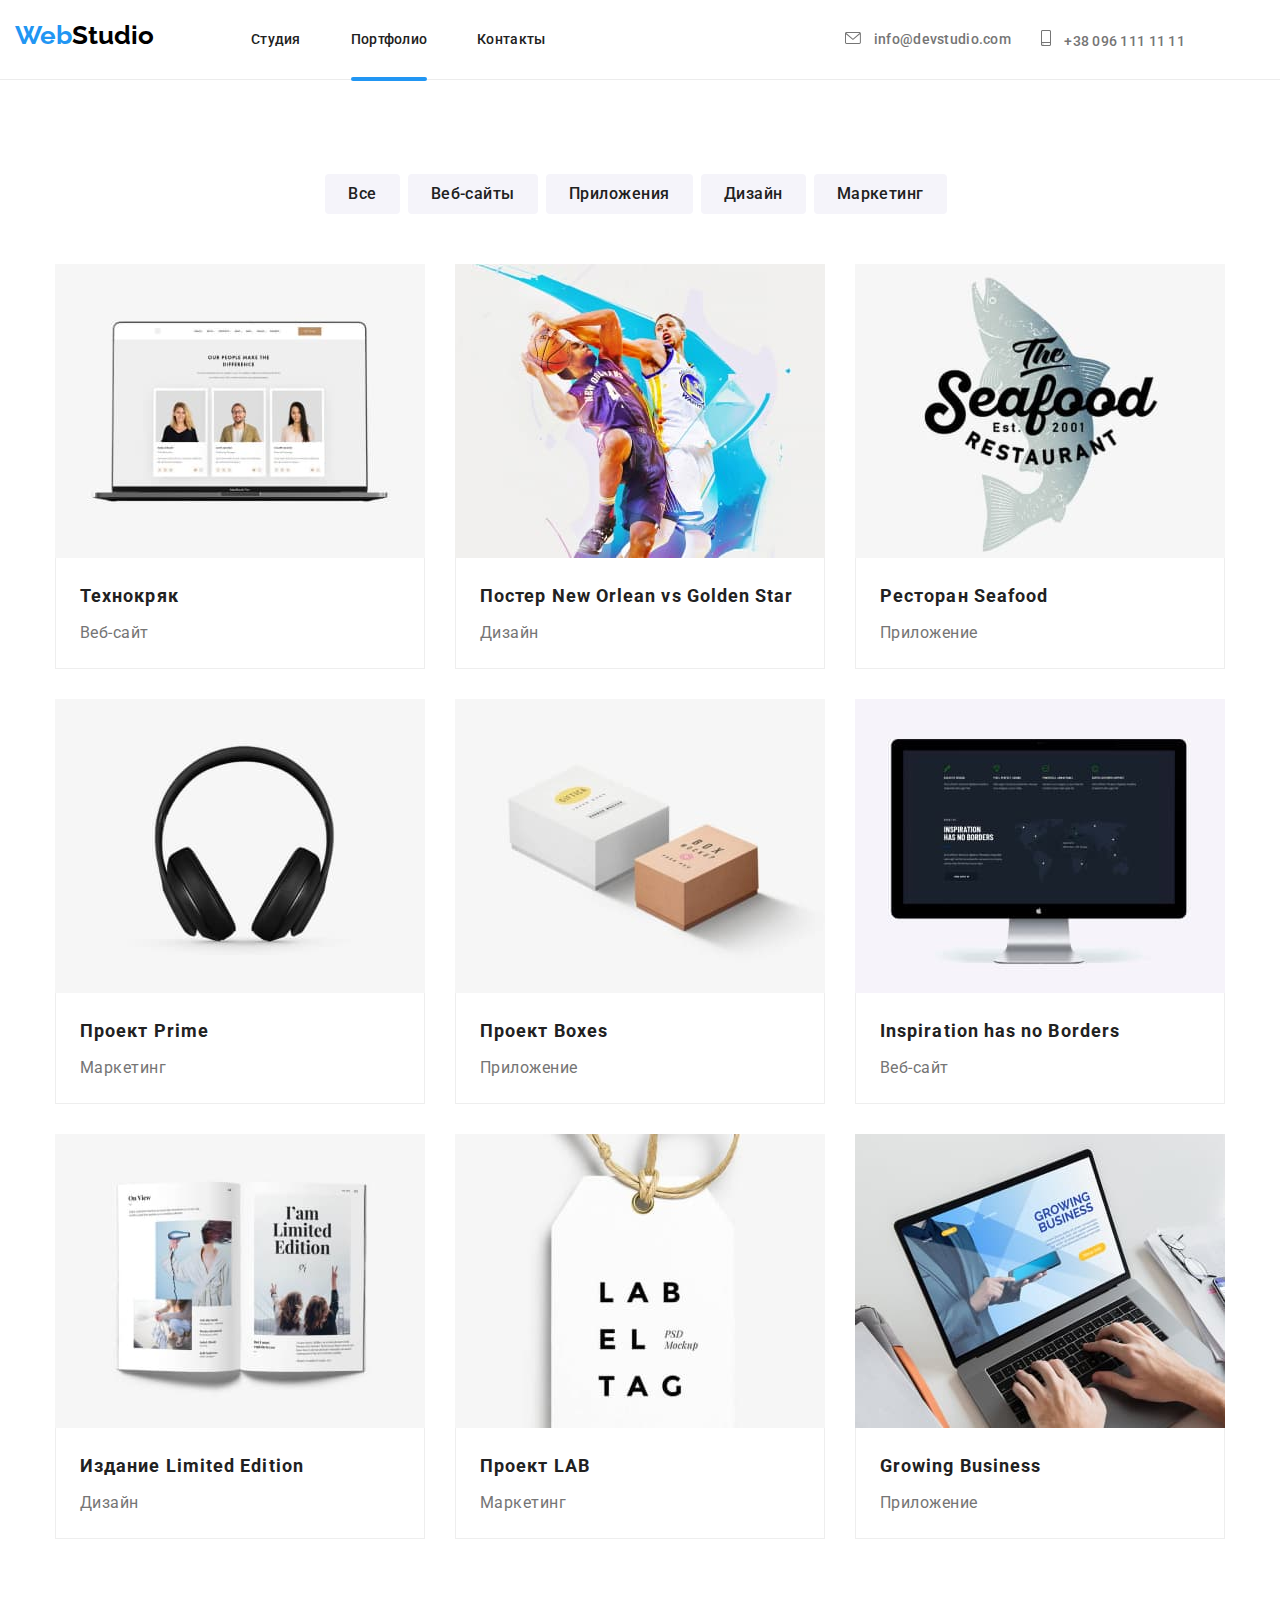
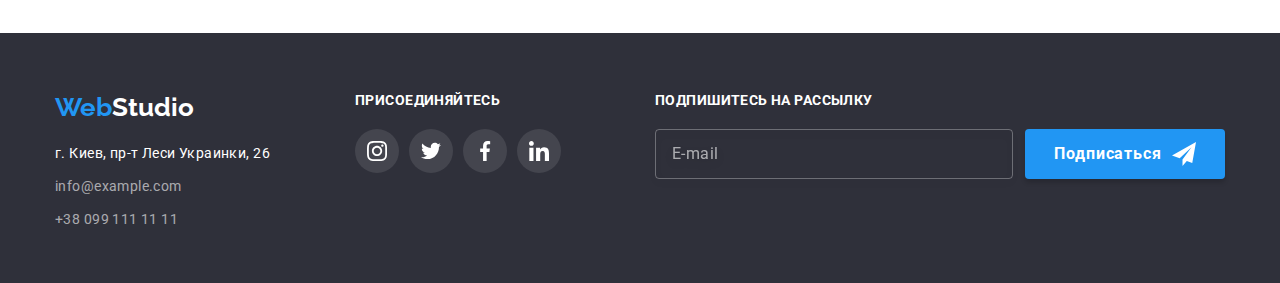
==== portfolio.html @ 2d447eaa "Primary" ====
<!DOCTYPE html>
<html lang="ru">
  <head>
    <meta charset="UTF-8" />
    <meta http-equiv="X-UA-Compatible" content="IE=edge" />
    <meta name="viewport" content="width=device-width, initial-scale=1.0" />
    <title>portfolio</title>
    <link rel="preconnect" href="https://fonts.gstatic.com" />
    <link
      href="https://fonts.googleapis.com/css2?family=Raleway:wght@700&family=Roboto:wght@400;500;700;900&display=swap"
      rel="stylesheet"
    />
    <link
      rel="stylesheet"
      href="https://cdnjs.cloudflare.com/ajax/libs/modern-normalize/0.2.0/modern-normalize.css"
    />
    <link rel="stylesheet" href="./css/styles.css" />
  </head>
  <body>
    <header class="header">
      <div class="container menu">
        <nav class="site-nav">
          <a href="./index.html" class="logo"
            ><span class="logo--part">Web</span>Studio</a
          >
          <ul class="menu list">
            <li class="menu-item">
              <a class="link" href="./index.html">Студия</a>
            </li>
            <li class="menu-item">
              <a class="link link--current" href="./portfolio.html">Портфолио</a>
            </li>
            <li class="menu-item">
              <a class="link" href="">Контакты</a>
            </li>
          </ul>
        </nav>
        <ul class="list ">
          <li class="contact-item">
            <a class="link contact-item__link" href="mailto:info@devstudio.com"
              >
              <svg class="contact-item__icon" width="16px" height="12px">
                <use href="./images/sprite.svg#icon-envelope"></use>
              </svg>
              info@devstudio.com</a
            >
          </li>
          <li class="contact-item">
            <a class="link contact-item__link" href="tel:+380961111111">
              <svg class="contact-item__icon" width="10px" height="16px">
                <use href="./images/sprite.svg#icon-smartphone"></use>
              </svg>
              +38 096 111 11 11</a>
          </li>
        </ul>

      </div>
    </header>
    <main>
      <h1 class="visually-hidden">Страница Портфолио</h1>
      <!--Section Filters-->
      <section class="section">
        <div class="container">
          <h2 class="visually-hidden">Фильтры</h2>
          <ul class="list filter-buttons">
            <li><button type="button" class="button">Все</button></li>
            <li><button type="button" class="button">Веб-сайты</button></li>
            <li><button type="button" class="button">Приложения</button></li>
            <li><button type="button" class="button">Дизайн</button></li>
            <li><button type="button" class="button">Маркетинг</button></li>
          </ul>
        </div>
        <!--Projects List-->
        <div class="container">
          <h2 class="visually-hidden">Примеры работ</h2>
          <ul class="list card-set portfolio-list">
            <li class="item portfolio-item">
              <a class="portfolio-link">
                <div class="project-thumb">
                  <img
                    class="img"
                    src="./images/img-1.jpg"
                    alt="Лаптоп с карточками"
                    width="370"
                  />
                  <p class="project-description">Технокряк это современная площадка распространения коронавируса. Компании используют эту платформу для цифрового шпионажа и атак на защищённые сервера конкурентов.</p>              
                </div>
                <div class="card-text">
                  <h3 class="portfolio-title">Технокряк</h3>
                  <p class="portfolio-text">Веб-сайт</p>
                </div>
              </a>
            </li>
            <li class="item portfolio-item">
              <a class="portfolio-link">
                <div class="project-thumb">
                  <img
                    class="img"
                    src="./images/img-2.jpg"
                    alt="Двое баскетболистов"
                    width="370"
                  />
                  <p class="project-description">Технокряк это современная площадка распространения коронавируса. Компании используют эту платформу для цифрового шпионажа и атак на защищённые сервера конкурентов.</p> 
                </div>
                <div class="card-text">
                  <h3 class="portfolio-title">
                    Постер New Orlean vs Golden Star
                  </h3>
                  <p class="portfolio-text">Дизайн</p>
                </div>
              </a>
            </li>
            <li class="item portfolio-item">
              <a class="portfolio-link">
                <div class="project-thumb">
                  <img
                    class="img"
                    src="./images/img-3.jpg"
                    alt="Надпись на фоне рыбы"
                    width="370"
                  />
                  <p class="project-description">Технокряк это современная площадка распространения коронавируса. Компании используют эту платформу для цифрового шпионажа и атак на защищённые сервера конкурентов.</p> 
                </div>
                <div class="card-text">
                  <h3 class="portfolio-title">Ресторан Seafood</h3>
                  <p class="portfolio-text">Приложение</p>
                </div>
              </a>
            </li>
            <li class="item portfolio-item">
              <a class="portfolio-link">
                <div class="project-thumb">
                  <img
                    class="img"
                    src="./images/img-4.jpg"
                    alt="Черные наушники"
                    width="370"
                  />
                  <p class="project-description">Технокряк это современная площадка распространения коронавируса. Компании используют эту платформу для цифрового шпионажа и атак на защищённые сервера конкурентов.</p> 
                </div>
                <div class="card-text">
                  <h3 class="portfolio-title">Проект Prime</h3>
                  <p class="portfolio-text">Маркетинг</p>
                </div>
              </a>
            </li>
            <li class="item portfolio-item">
              <a class="portfolio-link">
                <div class="project-thumb">
                  <img
                    class="img"
                    src="./images/img-5.jpg"
                    alt="Две коробки"
                    width="370"
                  />
                  <p class="project-description">Технокряк это современная площадка распространения коронавируса. Компании используют эту платформу для цифрового шпионажа и атак на защищённые сервера конкурентов.</p> 
                </div>
                <div class="card-text">
                  <h3 class="portfolio-title">Проект Boxes</h3>
                  <p class="portfolio-text">Приложение</p>
                </div>
              </a>
            </li>
            <li class="item portfolio-item">
              <a class="portfolio-link">
                <div class="project-thumb">
                  <img
                    class="img"
                    src="./images/img-6.jpg"
                    alt="Веб-сайт на экране монитора"
                    width="370"
                  />
                  <p class="project-description">Технокряк это современная площадка распространения коронавируса. Компании используют эту платформу для цифрового шпионажа и атак на защищённые сервера конкурентов.</p> 
                </div>
                <div class="card-text">
                  <h3 class="portfolio-title">Inspiration has no Borders</h3>
                  <p class="portfolio-text">Веб-сайт</p>
                </div>
              </a>
            </li>
            <li class="item portfolio-item">
              <a class="portfolio-link">
                <div class="project-thumb">
                  <img
                    class="img"
                    src="./images/img-7.jpg"
                    alt="Разворот книги"
                    width="370"
                  />
                  <p class="project-description">Технокряк это современная площадка распространения коронавируса. Компании используют эту платформу для цифрового шпионажа и атак на защищённые сервера конкурентов.</p> 
                </div>
                <div class="card-text">
                  <h3 class="portfolio-title">Издание Limited Edition</h3>
                  <p class="portfolio-text">Дизайн</p>
                </div>
              </a>
            </li>
            <li class="item portfolio-item">
              <a class="portfolio-link">
                <div class="project-thumb">
                  <img
                    class="img"
                    src="./images/img-8.jpg"
                    alt="Ярлык"
                    width="370"
                  />
                  <p class="project-description">Технокряк это современная площадка распространения коронавируса. Компании используют эту платформу для цифрового шпионажа и атак на защищённые сервера конкурентов.</p> 
                </div>
                <div class="card-text">
                  <h3 class="portfolio-title">Проект LAB</h3>
                  <p class="portfolio-text">Маркетинг</p>
                </div>
              </a>
            </li>
            <li class="item portfolio-item">
              <a class="portfolio-link">
                <div class="project-thumb">
                  <img
                    class="img"
                    src="./images/img-9.jpg"
                    alt="Поиск информации на лаптопе"
                    width="370"
                  />
                  <p class="project-description">Технокряк это современная площадка распространения коронавируса. Компании используют эту платформу для цифрового шпионажа и атак на защищённые сервера конкурентов.</p> 
                </div>
                <div class="card-text">
                  <h3 class="portfolio-title">Growing Business</h3>
                  <p class="portfolio-text">Приложение</p>
                </div>
              </a>
            </li>
          </ul>
        </div>
      </section>
    </main>
    <footer class="footer">
      <div class="container flexbox">
        <div class="content-box footer-flexbox">
          <a href="./index.html" class="logo"
            ><span class="logo--part">Web</span>Studio</a
          >
          <address class="contacts">
            <ul class="list footer-flexbox">
              <li class="contact">г. Киев, пр-т Леси Украинки, 26</li>
              <li class="contact">
                <a class="link" href="mailto:info@example.com"
                  >info@example.com</a
                >
              </li>
              <li class="contact">
                <a class="link" href="tel:+380991111111">+38 099 111 11 11</a>
              </li>
            </ul>
          </address>
        </div>
        <div class="content-box footer-flexbox">
          <h3 class="footer-social-title">Присоединяйтесь</h3>
          <ul class="list footer-social-list">
            <li class="footer-social-item">
              <a href="" class="link social-link footer--social-link" target="_blank" rel="noopener noreferrer">
                <svg class="icon footer-icon" width="20px" height="20px">
                  <use href="./images/sprite.svg#icon-instagram"></use>
                </svg>
              </a>
            </li>
            <li class="footer-social-item">
              <a href="" class="link social-link footer--social-link" target="_blank" rel="noopener noreferrer">
                <svg class="icon footer-icon" width="20px" height="20px">
                  <use href="./images/sprite.svg#icon-twitter"></use>
                </svg>
              </a>
            </li>
            <li class="footer-social-item">
              <a href="" class="link social-link footer--social-link" target="_blank" rel="noopener noreferrer">
                <svg class="icon footer-icon" width="20px" height="20px">
                  <use href="./images/sprite.svg#icon-facebook"></use>
                </svg>
              </a>
            </li>
            <li class="footer-social-item">
              <a href="" class="link social-link footer--social-link" target="_blank" rel="noopener noreferrer">
                <svg class="icon footer-icon" width="20px" height="20px">
                  <use href="./images/sprite.svg#icon-linkedin"></use>
                </svg>
              </a>
            </li>
          </ul>
        </div>
        <div class="footer-sub-flexbox">
          <form class="footer-form">
            <p class="footer-social-title">Подпишитесь на рассылку</p>
            <div class="footer-flex">
              <input class="footer-input" id="footer-mail" type="email" name="email" placeholder="E-mail">
                <button class="footer-button" type="submit">
                  Подписаться
                  <svg class="icon footer-icon icon-send" width="24px" height="24px">
                    <use href="./images/sprite.svg#icon-send"></use>
                  </svg> 
                </button>
            </div>
          </form>
        </div>
      </div>      
    </footer>
    <script src="./js/modal.js"></script>
  </body>
</html>
---- css/styles.css ----
:root {
  --main-font: "Roboto", sans-serif;
  --logo-font: "Raleway", sans-serif;
  --primary-text-color: #757575;
  --tittle-text-color: #212121;
  --footer-grey-text: rgba(255, 255, 255, 0.6);
  --accent-color: #2196f3;
  --bb-focus: #188CE8;
  --white-text-color: #ffffff;
  --logo-text-color: #000000;
  --primary-bg-color: #ffffff;
  --secondary-bg-color: #f5f4fa;
  --accent-bg-color: #2f303a;
  --border-color: #eeeeee;
  --icon-color: #afb1b8;
  --card-shadow: 0px 1px 3px rgba(0, 0, 0, 0.12),
    0px 1 px 1px rgba(0, 0, 0, 0.14), 0px 2px 1px rgba(0, 0, 0, 0.2);
  --project-card-shadow: 0px 1px 1px rgba(0, 0, 0, 0.12), 0px 4px 4px rgba(0, 0, 0, 0.06), 1px 4px 6px rgba(0, 0, 0, 0.16);
  --filter-btn-gap: 8px;
  --btn-radius: 4px;
  --transition-param: 250ms cubic-bezier(0.4, 0, 0.2, 1);
  --modal-tr-param: 250ms cubic-bezier(.17,.67,.96,.48);
}
html {
  box-sizing: border-box;
}
*,
*::before,
*::after {
  box-sizing: inherit;
}
body {
  background-color: var(--primary-bg-color);
  color: var(--primary-text-color);
  font-family: var(--main-font);
  font-style: normal;
}
h1,
h2,
h3,
h4,
h5,
h6,
p {
  margin: 0;
}
.container {
  width: 1200px;
  padding-left: 15px;
  padding-right: 15px;
  margin-left: auto;
  margin-right: auto;
}

.logo {
  margin-right: 93px;
  font-family: var(--logo-font);
  font-weight: 700;
  font-size: 26px;
  line-height: 1.15;
  color: var(--logo-text-color);
  text-decoration-line: none;
}
.logo--part {
  color: var(--accent-color);
}
footer .logo {
  color: var(--white-text-color);
}
.site-nav .link--current {
  position: relative;
  color: var(--accent-color);
}
.link--current::after {
  position: absolute;
  bottom: -1px;
  left: 0;
  content: "";
  display: block;
  width: 100%;
  background: var(--accent-color);
  height: 4px;
  border-radius: 2px;
}
.link {
  text-decoration: none;
  color: var(--accent-color);
}
.site-nav .link {
  display: block;
  padding-top: 32px;
  padding-bottom: 32px;
  font-weight: 500;
  font-size: 14px;
  line-height: 1.14;
  letter-spacing: 0.02em;
  color: var(--tittle-text-color);
  cursor: pointer;
  transition: color var(--transition-param);
}
.contact-item__link {
  font-weight: 500;
  font-size: 14px;
  line-height: 1.14;
  letter-spacing: 0.02em;
  color: var(--primary-text-color);
  transition: color var(--transition-param);
}
.link:hover,
.link:focus {
  color: var(--accent-color);
}
.visually-hidden {
  position: absolute !important;
  clip: rect(1px 1px 1px 1px);
  clip: rect(1px, 1px, 1px, 1px);
  padding: 0 !important;
  border: 0 !important;
  height: 1px !important;
  width: 1px !important;
  overflow: hidden;
}
.title {
  color: var(--tittle-text-color);
}
.list {
  display: flex;
  list-style: none;
  margin: 0px;
  padding-left: 0px;
}
.img {
  display: block;
  max-width: 100%;
  height: auto;
}
.icon {
  fill: var(--icon-color);
  transition: fill var(--transition-param);
}
.menu {
  display: inline-flex;
}
.menu-item:not(:last-child),
.conection:not(:last-child) {
  margin-right: 50px;
}
.header__list {
  display: flex;
  align-content: baseline;
}
.site-nav {
  margin-right: auto;
  align-items: center;
}
.contact-item {
  display: flex;
  align-items: center;
}
.contact-item:not(:last-child) {
  margin-right: 30px;
}
.contact-item__icon {
  margin-right: 10px;
  fill: currentColor;
}
.header {
  height: 80px;
  border-bottom: 1px solid #ececec;
}
.section-hero {
  background-color: var(--accent-bg-color);
  background-image: linear-gradient(
      to top,
      rgba(47, 48, 58, 0.4),
      rgba(47, 48, 58, 0.4)
    ),
    url("../images/background.jpg");
  height: 600px;
  max-width: 1600px;
  margin: 0 auto;
  padding-top: 200px;
  padding-bottom: 200px;
}
.hero-flexbox {
  display: flex;
  flex-direction: column;
  text-align: center;
}
.hero-title {
  max-width: 696px;
  margin: 0 auto 40px auto;
  font-weight: 900;
  font-size: 44px;
  line-height: 1.36;
  letter-spacing: 0.06em;
  color: var(--white-text-color);
  text-transform: uppercase;
}
.hero-button {
  display: inline-block;
  padding: 10px 32px;
  border: 1px solid transparent;
  border-radius: var(--btn-radius);
  margin-right: auto;
  margin-left: auto;
  min-height: 50px;
  min-width: 200px;
  max-height: 50px;
  font-weight: 700;
  font-size: 16px;
  line-height: 1.87;
  letter-spacing: 0.06em;
  color: var(--white-text-color);
  background-color: var(--accent-color);
  cursor: pointer;
  transition: var(--transition-param);
}
.hero-button:focus,
.hero-button:hover {
  background-color: var(--bb-focus);
}
.section {
  padding-top: 94px;
  padding-bottom: 94px;
}
.item {
  margin-top: 30px;
  margin-left: 30px;
}
.backdrop {
  position: fixed;
  top: 0;
  left: 0;
  width: 100%;
  height: 100%;
  transform: scale(1, 1);
  background-color: rgba(0, 0, 0, 0.2);
  transition: background-color var(--modal-tr-param), transform var(--modal-tr-param), 
  border-radius var(--modal-tr-param), visibility var(--modal-tr-param), opacity var(--modal-tr-param);
}
.backdrop.is-hidden {
  visibility: hidden;
  opacity: 0;
  transform: scale(0, 0);
  border-radius: 50%;
  pointer-events: none;
}
.modal {
  position: absolute;
  top: 50%;
  left: 50%;
  transform: translate(-50%, -50%);
  width: 100%;
  max-width: 530px;
  max-height: 100vh;
  overflow-y: auto;
  padding: 40px;
  background-color: var(--primary-bg-color);
  box-shadow: 0px 1px 3px rgba(0, 0, 0, 0.12), 0px 1px 1px rgba(0, 0, 0, 0.14), 0px 2px 1px rgba(0, 0, 0, 0.2);
  border-radius: 4px;
}
.section.advantages {
  padding-bottom: 0px;
}
.flexbox {
  display: flex;
  justify-content: space-between;
  flex-wrap: wrap;
}
.advantages-item {
  flex-basis: calc((100% - 4 * 30px) / 4);
}
.icon-thumb {
  display: flex;
  justify-content: center;
  align-items: center;
  padding: 25px 100px;
  margin-bottom: 30px;
  background: var(--secondary-bg-color);
  border-radius: 4px;
}
.advantages-icon {
  fill: var(--tittle-text-color);
}
.advant-title {
  margin-bottom: 10px;
  font-weight: 700;
  font-size: 14px;
  line-height: 1.14;
  letter-spacing: 0.03em;
  color: var(--tittle-text-color);
  text-transform: uppercase;
}
.advant-text {
  font-weight: 400;
  font-size: 14px;
  line-height: 1.71;
  letter-spacing: 0.03em;
}
.services-item {
  flex-basis: calc((100% - 3 * 30px) / 3);
}
.service-thumb {
  position: relative;
}
.service-text {
  position: absolute;
  display: flex;
  bottom: 0;
  left: 0;
  width: 100%;
  height: 70px;
  font-weight: 700;
  font-size: 14px;
  line-height: 16px;
  justify-content: center;
  align-items: center;
  letter-spacing: 0.03em;
  text-transform: uppercase;
  color: var(--white-text-color);
  background-color: rgba(47, 48, 58, 0.8);;
}
.team-item,
.content-box {
  flex-basis: calc((100% - 4 * 30px) / 4);
}
.team {
  background-color: var(--secondary-bg-color);
}
.team-item {
  background-color: var(--white-text-color);
  box-shadow: 0px 1px 3px rgba(0, 0, 0, 0.12), 0px 1px 1px rgba(0, 0, 0, 0.14),
    0px 2px 1px rgba(0, 0, 0, 0.2);
  border-radius: 0px 0px 4px 4px;
}
.team-text {
  padding-top: 30px;
  padding-bottom: 30px;
  text-align: center;
}
.services-title,
.team-title {
  margin-bottom: 50px;

  font-weight: 700;
  font-size: 36px;
  line-height: 1.17;
  text-align: center;
  color: var(--tittle-text-color);
}
.thumb {
  width: 270px;
  height: 260px;
}
.team-names {
  margin-bottom: 10px;
  font-weight: 500;
  font-size: 16px;
  line-height: 1.19;
  color: var(--tittle-text-color);
}
.team-positions {
  margin-bottom: 16px;
  font-weight: 400;
  font-size: 16px;
  line-height: 1.19;
}
.list--centrified {
  display: flex;
  justify-content: center;
}
.social-link {
  display: flex;
  width: 44px;
  height: 44px;
  padding: 12px;
  border-radius: 50%;
  transition: background-color var(--transition-param);
}
.social-link:hover,
.social-link:focus {
  background-color: var(--accent-color);
}
.social-link:hover .icon,
.social-link:focus .icon {
  fill: var(--white-text-color);
}
.client-link {
  border: 1px solid var(--icon-color);
  border-radius: 4px;
  transition: border var(--transition-param);
}
.client-icon {
  fill: var(--icon-color);
  transition: fill var(--transition-param);
}
.client-link:hover,
.client-link:focus {
  border: 1px solid var(--accent-color);
}
.client-link:hover .client-icon,
.client-link:focus .client-icon {
  fill: currentColor;
}
.social-item {
  margin-top: 0px;
  margin-left: 0px;
}
.social-item:not(:last-child) {
  margin-right: 10px;
}
.clients-list .link {
  display: inline-flex;
  padding: 16px 31px;
  max-width: 100%;
}
.client-item {
  flex-basis: calc((100% - 6 * 30px) / 6);
  width: 170px;
  height: 92px;
}
.footer .social-link:focus,
.footer .social-link:hover {
  background-color: var(--accent-color);
}
.filter-buttons {
  padding-bottom: 50px;
  justify-content: center;
}
.filter-buttons .button {
  display: inline-block;
  padding: 6px 22px;
  border: 1px solid transparent;
  border-radius: var(--btn-radius);
  min-height: 38px;
  min-width: 73px;
  text-align: center;
  font-weight: 500;
  font-size: 16px;
  line-height: 1.62;
  letter-spacing: 0.03em;
  color: var(--tittle-text-color);
  background-color: var(--secondary-bg-color);
  margin-right: 8px;
  transition: color var(--transition-param), background-color var(--transition-param), box-shadow var(--transition-param);
}
.button:hover,
.button:focus {
  background-color: var(--accent-color);
  color: var(--white-text-color);
  box-shadow: 0px 3px 1px rgba(0, 0, 0, 0.1), 0px 1px 2px rgba(0, 0, 0, 0.08),
    0px 2px 2px rgba(0, 0, 0, 0.12);
}
.card-set {
  display: flex;
  flex-wrap: wrap;
  margin-left: -30px;
  margin-top: -30px;
}
.card-text {
  padding: 20px 24px;
  border-right: 1px solid var(--border-color);
  border-bottom: 1px solid var(--border-color);
  border-left: 1px solid var(--border-color);
  flex-grow: 1;
}
.portfolio-item {
  flex-basis: calc((100% - 3 * 30px) / 3);
}
.portfolio-title {
  font-weight: 700;
  font-size: 18px;
  line-height: 2;
  letter-spacing: 0.06em;
  color: var(--tittle-text-color);
}
.portfolio-text {
  margin-top: 4px;
  font-weight: 400;
  font-size: 16px;
  line-height: 1.87;
  letter-spacing: 0.03em;
  display: flex;
  justify-content: start;
}
.project-thumb {
  position: relative;
  display: flex;
  overflow: hidden;
}
.project-thumb::before {
  display: inline-block;
  position: absolute;
  content: "";
  width: 100%;
  height: 100%;
  background-color: rgba(33, 150, 243, 0.9);
  transition: transform var(--transition-param);
  transform: translateY(100%);
}
.project-description {
  display: block;
  position: absolute;
  left: 24px;
  top: 63px;
  max-width: 325px;
  max-height: 100%;
  font-weight: 400;
  font-size: 18px;
  line-height: 1.56;
  letter-spacing: 0.03em;
  color: var(--white-text-color);
  transition: transform var(--transition-param);
  transform: translateY(300px);
}
.portfolio-link {
  display: block;
  transition: box-shadow var(--transition-param);
}
.portfolio-link:hover .project-description,
.portfolio-link:focus .project-description,
.portfolio-link:hover .project-thumb::before,
.portfolio-link:focus .project-thumb::before {
  transform: translateY(0px);
}
.portfolio-link:hover,
.portfolio-link:focus {
  box-shadow: var(--project-card-shadow);
}
.footer-flexbox {
  display: flex;
  flex-direction: column;
}
.footer {
  padding-top: 60px;
  padding-bottom: 60px;
  height: 250px;
  background-color: var(--accent-bg-color);
}
.footer .link {
  color: var(--footer-grey-text);
  transition: color var(--transition-param);
}
.footer .link:hover,
.footer .link:focus {
  color: var(--accent-color);
}
.footer .logo {
  margin-bottom: 20px;
}
.contact {
  margin-bottom: 9px;
  font-style: normal;
  font-weight: 400;
  font-size: 14px;
  line-height: 1.71;
  letter-spacing: 0.03em;
  color: var(--white-text-color);
  text-decoration-line: none;
}
.footer-social-title {
  font-weight: 700;
  font-size: 14px;
  line-height: 1.14;
  letter-spacing: 0.03em;
  text-transform: uppercase;
  color: var(--white-text-color);
  margin-bottom: 20px;
}
.footer-social-item:not(:last-child) {
  margin-right: 10px;
}
.footer--social-link {
  background-color: rgba(255, 255, 255, 0.1);
  transition: background-color var(--transition-param);
}
.footer-icon {
  fill: var(--white-text-color);
}
.footer-form {
  flex-basis: calc((100% - 2 * 30px) / 2);
}
.footer-button {
  background-color: var(--accent-color);
  font-weight: 700;
  font-size: 16px;
  line-height: 1.87;
  display: inline-flex;
  justify-content: center;
  align-items: center;
  border: none;
  border-radius: var(--btn-radius);
  min-height: 50px;
  min-width: 200px;
  max-height: 50px;
  letter-spacing: 0.06em;
  color: var(--white-text-color);
  background: var(--accent-color);
  box-shadow: 0px 4px 4px rgb(0 0 0 / 15%);
  cursor: pointer;
  transition: background-color var(--transition-param);
}
.icon-send {
  margin-left: 10px;
}
.footer-flex {
  display: flex;
  flex-direction: row;
}
.footer-input {
  background-color: transparent;
  border: 1px solid rgba(255, 255, 255, 0.3);
  box-sizing: border-box;
  filter: drop-shadow(0px 4px 4px rgba(0, 0, 0, 0.15));
  border-radius: var(--btn-radius);
  margin-right: 12px;
  min-width: 358px;
  padding: 15px 16px;
  font-weight: 400;
}
.footer-input::placeholder {
  font-weight: 400;
  font-size: 16px;
  line-height: 1.25;
  letter-spacing: 0.03em;
  color: var(--footer-grey-text);
}
.footer-input:focus,
.footer-input:hover {
  color: var(--footer-grey-text);
  background-color: transparent;
}
.footer-button:focus,
.footer-button:hover {
  background-color: var(--bb-focus);
}
.close-button {
  display: flex;
  position: absolute;
  top: 8px;
  right: 8px;
  width: 30px;
  height: 30px;
  justify-content: center;
  align-items: center;
  border: 1px solid rgba(0, 0, 0, 0.1);
  border-radius: 50%;
  background-color: var(--primary-bg-color);
  cursor: pointer;
}
.close-button-icon {
  fill: var(--logo-text-color);
  transform: rotate(360deg);
  transition: transform var(--transition-param), fill var(--transition-param);
}
.close-button:hover .close-button-icon,
.close-button:focus .close-button-icon {
  transform: rotate(0deg);
  fill: var(--accent-color);
}
.form-input {
  display: flex;
  min-width: 100%;
  min-height: 40px;
  padding: 8px 8px 8px 42px;
  margin-top: 4px;
  border: 1px solid rgba(33, 33, 33, 0.2);
  border-radius: var(--btn-radius);
  font-family: inherit;
  transition: border-color var(--transition-param), outline-color var(--transition-param);
}
.form-field {
  margin-bottom: 10px;
}
.form-input:focus,
.form-input:hover {
  border-color: var(--accent-color);
  outline-color: var(--accent-color);
}
.form-input:focus + .form-icon,
.form-input:hover + .form-icon {
  fill: var(--accent-color);
}
.submit-button {
  background-color: var(--accent-color);
  font-weight: 700;
  font-size: 16px;
  line-height: 1.87;
  display: inline-flex;
  justify-content:center;
  align-items:center;
  border: none;
  border-radius: var(--btn-radius);
  min-height: 50px;
  min-width: 200px;
  max-height: 50px;
  letter-spacing: 0.06em; 
  color: var(--white-text-color);
  background: var(--accent-color);
  box-shadow: 0px 4px 4px rgba(0, 0, 0, 0.15);
  cursor: pointer;
  transition: background-color var(--transition-param);
}
.submit-button:focus,
.submit-button:hover {
  background-color: var(--bb-focus);
}
.legend {
font-weight: 700;
font-size: 20px;
line-height: 1.15;
text-align: center;
margin-bottom: 12px;
letter-spacing: 0.03em;
color: var(--tittle-text-color);
}
.comment-input {
  min-height: 120px;
  padding: 12px 16px;
  resize: none;
}
.checkbox-area {
  position: relative;
  display: flex;
  flex-direction: row;
  align-items: center;
  padding-left: 42px;
  margin-top: 20px;
  margin-bottom: 30px;
}
.checkbox {
  /* appearance: none; */
  position: absolute;
  width: 1px;
  height: 1px;
  margin: -1px;
  border: 0;
  padding: 0;
  clip: rect(0 0 0 0);
  overflow: hidden;
}
.checkbox-icon {
  position: absolute;
  top: 50%;
  left: 13px;
  transform: translateY(-50%);
  display: inline-block;
  fill: transparent;
  width: 16px;
  height: 15px;
  border: 2px solid var(--tittle-text-color);
  border-radius: 2px;
  transition: fill var(--transition-param), background-color var(--transition-param), border-color var(--transition-param);
}
.checkbox:checked + .checkbox-icon {
  background-color: var(--accent-color);
  border: 2px solid var(--accent-color);
  background-image: url("../images/icon-check.svg");
  background-size: contain;
  background-origin: border-box;
  fill: var(--white-text-color);
}
.checkbox-text {
  font-size: 14px;
  line-height: 1.71;
  letter-spacing: 0.03em; 
  color: var(--primary-text-color);
}
.checkbox-link {
  margin-left: 6px;
  text-decoration: underline;
}
.sub-button-cent {
  display:flex;
  justify-content:center;
}
.form-label {
  font-size: 12px;
  line-height: 1.17;  
  letter-spacing: 0.01em;
  color: var(--primary-text-color);
}
.comment-input::placeholder {
  font-weight: 400;
  font-size: 12px;
  line-height: 14px;
  letter-spacing: 0.01em;
  color: rgba(117, 117, 117, 0.5);
}
.form-field {
  display: block;
  align-items: center;
  position: relative;
}
.form-icon {
  position: absolute;
  bottom: 11px;
  left: 11px;
  fill: var(--tittle-text-color);
  transition: fill var(--transition-param);
}
.form-input:focus-within {
  border-color: var(--accent-color);
}
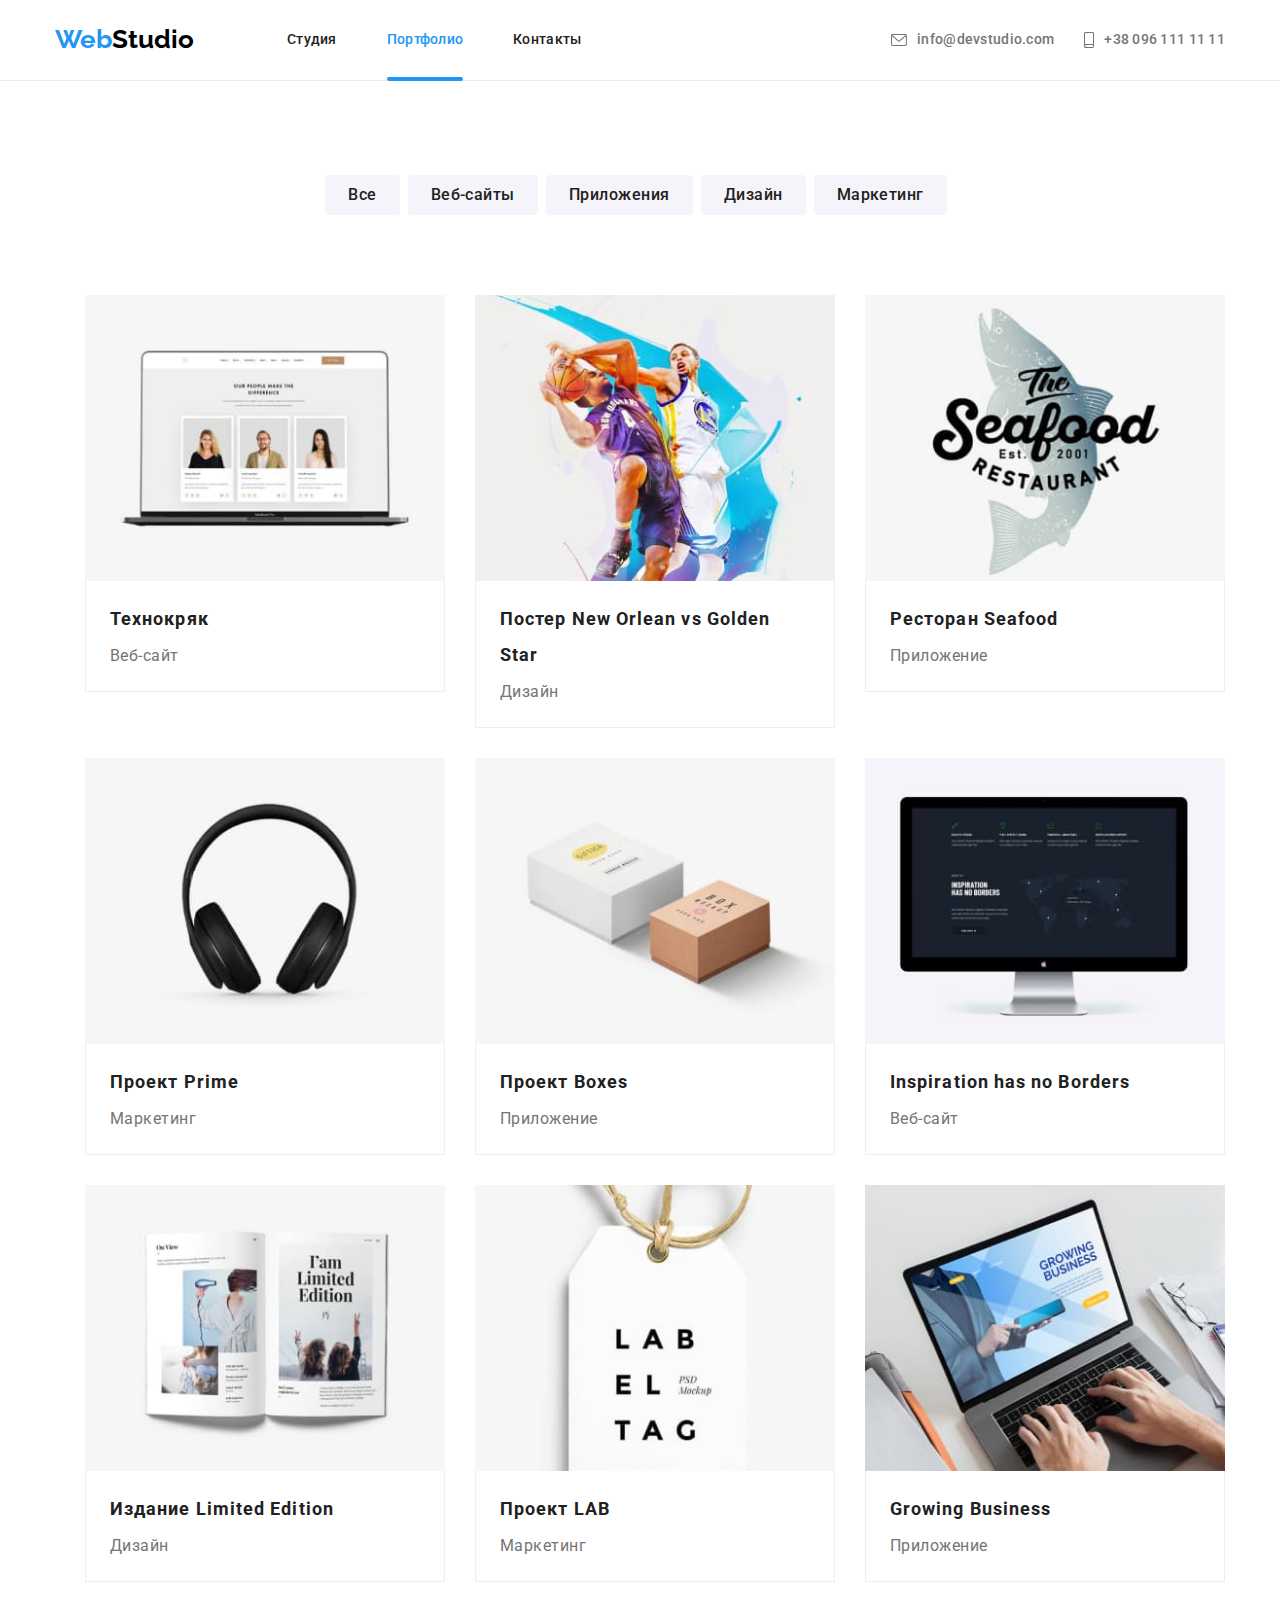
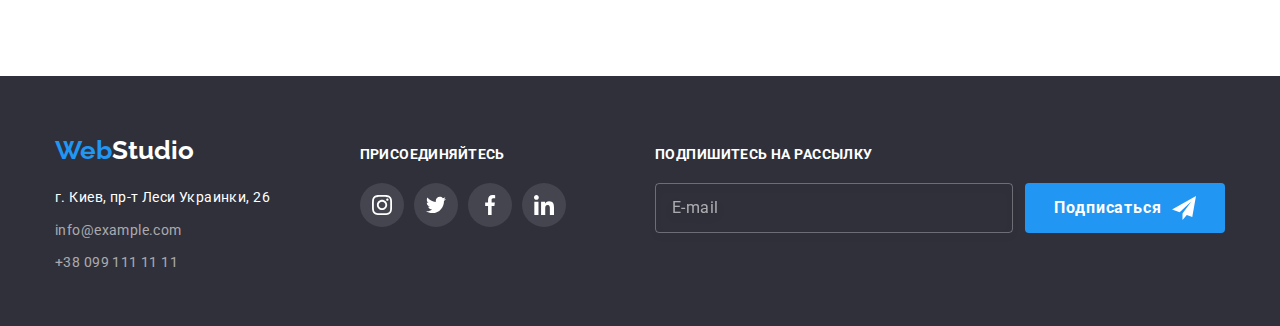
==== commit 58534087: "SCSS compilation" ====
--- a/portfolio.html
+++ b/portfolio.html
@@ -15,45 +15,49 @@
       href="https://cdnjs.cloudflare.com/ajax/libs/modern-normalize/0.2.0/modern-normalize.css"
     />
     <link rel="stylesheet" href="./css/styles.css" />
+    <link rel="stylesheet" href="./css/main.css" />
   </head>
   <body>
     <header class="header">
-      <div class="container menu">
+      <div class="container header__container">
         <nav class="site-nav">
-          <a href="./index.html" class="logo"
-            ><span class="logo--part">Web</span>Studio</a
+          <a href="./index.html" class="logo header__logo">
+            Web<span class="header__logo--color">Studio</span></a
           >
-          <ul class="menu list">
-            <li class="menu-item">
-              <a class="link" href="./index.html">Студия</a>
-            </li>
-            <li class="menu-item">
-              <a class="link link--current" href="./portfolio.html">Портфолио</a>
-            </li>
-            <li class="menu-item">
-              <a class="link" href="">Контакты</a>
+          <ul class="site-nav__list">
+            <li class="site-nav__item">
+              <a
+                class="site-nav__link"
+                href="./index.html"
+                >Студия</a
+              >
+            </li>
+            <li class="site-nav__item">
+              <a class="site-nav__link site-nav__link--current" href="./portfolio.html">Портфолио</a>
+            </li>
+            <li class="site-nav__item">
+              <a class="site-nav__link" href="">Контакты</a>
             </li>
           </ul>
         </nav>
-        <ul class="list ">
-          <li class="contact-item">
-            <a class="link contact-item__link" href="mailto:info@devstudio.com"
-              >
-              <svg class="contact-item__icon" width="16px" height="12px">
+        <ul class="header-contacts__list">
+          <li class="header-contacts__item">
+            <a class="header-contacts__link" href="mailto:info@devstudio.com">
+              <svg class="header-contacts__icon" width="16px" height="12px">
                 <use href="./images/sprite.svg#icon-envelope"></use>
               </svg>
               info@devstudio.com</a
             >
           </li>
-          <li class="contact-item">
-            <a class="link contact-item__link" href="tel:+380961111111">
-              <svg class="contact-item__icon" width="10px" height="16px">
+          <li class="header-contacts__item">
+            <a class="header-contacts__link" href="tel:+380961111111">
+              <svg class="header-contacts__icon" width="10px" height="16px">
                 <use href="./images/sprite.svg#icon-smartphone"></use>
               </svg>
-              +38 096 111 11 11</a>
+              +38 096 111 11 11</a
+            >
           </li>
         </ul>
-
       </div>
     </header>
     <main>
@@ -62,170 +66,170 @@
       <section class="section">
         <div class="container">
           <h2 class="visually-hidden">Фильтры</h2>
-          <ul class="list filter-buttons">
-            <li><button type="button" class="button">Все</button></li>
-            <li><button type="button" class="button">Веб-сайты</button></li>
-            <li><button type="button" class="button">Приложения</button></li>
-            <li><button type="button" class="button">Дизайн</button></li>
-            <li><button type="button" class="button">Маркетинг</button></li>
+          <ul class="list filters">
+            <li><button type="button" class="filters__button">Все</button></li>
+            <li><button type="button" class="filters__button">Веб-сайты</button></li>
+            <li><button type="button" class="filters__button">Приложения</button></li>
+            <li><button type="button" class="filters__button">Дизайн</button></li>
+            <li><button type="button" class="filters__button">Маркетинг</button></li>
           </ul>
         </div>
-        <!--Projects List-->
+        <!--portfolios List-->
         <div class="container">
           <h2 class="visually-hidden">Примеры работ</h2>
-          <ul class="list card-set portfolio-list">
-            <li class="item portfolio-item">
-              <a class="portfolio-link">
-                <div class="project-thumb">
+          <ul class="list  portfolio__list">
+            <li class="portfolio__item">
+              <a class="portfolio__link">
+                <div class="portfolio__thumb">
                   <img
                     class="img"
                     src="./images/img-1.jpg"
                     alt="Лаптоп с карточками"
                     width="370"
                   />
-                  <p class="project-description">Технокряк это современная площадка распространения коронавируса. Компании используют эту платформу для цифрового шпионажа и атак на защищённые сервера конкурентов.</p>              
-                </div>
-                <div class="card-text">
-                  <h3 class="portfolio-title">Технокряк</h3>
-                  <p class="portfolio-text">Веб-сайт</p>
-                </div>
-              </a>
-            </li>
-            <li class="item portfolio-item">
-              <a class="portfolio-link">
-                <div class="project-thumb">
+                  <p class="portfolio__description">Технокряк это современная площадка распространения коронавируса. Компании используют эту платформу для цифрового шпионажа и атак на защищённые сервера конкурентов.</p>              
+                </div>
+                <div class="portfolio__card-text">
+                  <h3 class="portfolio__title">Технокряк</h3>
+                  <p class="portfolio__text">Веб-сайт</p>
+                </div>
+              </a>
+            </li>
+            <li class="portfolio__item">
+              <a class="portfolio__link">
+                <div class="portfolio__thumb">
                   <img
                     class="img"
                     src="./images/img-2.jpg"
                     alt="Двое баскетболистов"
                     width="370"
                   />
-                  <p class="project-description">Технокряк это современная площадка распространения коронавируса. Компании используют эту платформу для цифрового шпионажа и атак на защищённые сервера конкурентов.</p> 
-                </div>
-                <div class="card-text">
-                  <h3 class="portfolio-title">
+                  <p class="portfolio__description">Технокряк это современная площадка распространения коронавируса. Компании используют эту платформу для цифрового шпионажа и атак на защищённые сервера конкурентов.</p> 
+                </div>
+                <div class="portfolio__card-text">
+                  <h3 class="portfolio__title">
                     Постер New Orlean vs Golden Star
                   </h3>
-                  <p class="portfolio-text">Дизайн</p>
-                </div>
-              </a>
-            </li>
-            <li class="item portfolio-item">
-              <a class="portfolio-link">
-                <div class="project-thumb">
+                  <p class="portfolio__text">Дизайн</p>
+                </div>
+              </a>
+            </li>
+            <li class="portfolio__item">
+              <a class="portfolio__link">
+                <div class="portfolio__thumb">
                   <img
                     class="img"
                     src="./images/img-3.jpg"
                     alt="Надпись на фоне рыбы"
                     width="370"
                   />
-                  <p class="project-description">Технокряк это современная площадка распространения коронавируса. Компании используют эту платформу для цифрового шпионажа и атак на защищённые сервера конкурентов.</p> 
-                </div>
-                <div class="card-text">
-                  <h3 class="portfolio-title">Ресторан Seafood</h3>
-                  <p class="portfolio-text">Приложение</p>
-                </div>
-              </a>
-            </li>
-            <li class="item portfolio-item">
-              <a class="portfolio-link">
-                <div class="project-thumb">
+                  <p class="portfolio__description">Технокряк это современная площадка распространения коронавируса. Компании используют эту платформу для цифрового шпионажа и атак на защищённые сервера конкурентов.</p> 
+                </div>
+                <div class="portfolio__card-text">
+                  <h3 class="portfolio__title">Ресторан Seafood</h3>
+                  <p class="portfolio__text">Приложение</p>
+                </div>
+              </a>
+            </li>
+            <li class="portfolio__item">
+              <a class="portfolio__link">
+                <div class="portfolio__thumb">
                   <img
                     class="img"
                     src="./images/img-4.jpg"
                     alt="Черные наушники"
                     width="370"
                   />
-                  <p class="project-description">Технокряк это современная площадка распространения коронавируса. Компании используют эту платформу для цифрового шпионажа и атак на защищённые сервера конкурентов.</p> 
-                </div>
-                <div class="card-text">
-                  <h3 class="portfolio-title">Проект Prime</h3>
-                  <p class="portfolio-text">Маркетинг</p>
-                </div>
-              </a>
-            </li>
-            <li class="item portfolio-item">
-              <a class="portfolio-link">
-                <div class="project-thumb">
+                  <p class="portfolio__description">Технокряк это современная площадка распространения коронавируса. Компании используют эту платформу для цифрового шпионажа и атак на защищённые сервера конкурентов.</p> 
+                </div>
+                <div class="portfolio__card-text">
+                  <h3 class="portfolio__title">Проект Prime</h3>
+                  <p class="portfolio__text">Маркетинг</p>
+                </div>
+              </a>
+            </li>
+            <li class="portfolio__item">
+              <a class="portfolio__link">
+                <div class="portfolio__thumb">
                   <img
                     class="img"
                     src="./images/img-5.jpg"
                     alt="Две коробки"
                     width="370"
                   />
-                  <p class="project-description">Технокряк это современная площадка распространения коронавируса. Компании используют эту платформу для цифрового шпионажа и атак на защищённые сервера конкурентов.</p> 
-                </div>
-                <div class="card-text">
-                  <h3 class="portfolio-title">Проект Boxes</h3>
-                  <p class="portfolio-text">Приложение</p>
-                </div>
-              </a>
-            </li>
-            <li class="item portfolio-item">
-              <a class="portfolio-link">
-                <div class="project-thumb">
+                  <p class="portfolio__description">Технокряк это современная площадка распространения коронавируса. Компании используют эту платформу для цифрового шпионажа и атак на защищённые сервера конкурентов.</p> 
+                </div>
+                <div class="portfolio__card-text">
+                  <h3 class="portfolio__title">Проект Boxes</h3>
+                  <p class="portfolio__text">Приложение</p>
+                </div>
+              </a>
+            </li>
+            <li class="portfolio__item">
+              <a class="portfolio__link">
+                <div class="portfolio__thumb">
                   <img
                     class="img"
                     src="./images/img-6.jpg"
                     alt="Веб-сайт на экране монитора"
                     width="370"
                   />
-                  <p class="project-description">Технокряк это современная площадка распространения коронавируса. Компании используют эту платформу для цифрового шпионажа и атак на защищённые сервера конкурентов.</p> 
-                </div>
-                <div class="card-text">
-                  <h3 class="portfolio-title">Inspiration has no Borders</h3>
-                  <p class="portfolio-text">Веб-сайт</p>
-                </div>
-              </a>
-            </li>
-            <li class="item portfolio-item">
-              <a class="portfolio-link">
-                <div class="project-thumb">
+                  <p class="portfolio__description">Технокряк это современная площадка распространения коронавируса. Компании используют эту платформу для цифрового шпионажа и атак на защищённые сервера конкурентов.</p> 
+                </div>
+                <div class="portfolio__card-text">
+                  <h3 class="portfolio__title">Inspiration has no Borders</h3>
+                  <p class="portfolio__text">Веб-сайт</p>
+                </div>
+              </a>
+            </li>
+            <li class="portfolio__item">
+              <a class="portfolio__link">
+                <div class="portfolio__thumb">
                   <img
                     class="img"
                     src="./images/img-7.jpg"
                     alt="Разворот книги"
                     width="370"
                   />
-                  <p class="project-description">Технокряк это современная площадка распространения коронавируса. Компании используют эту платформу для цифрового шпионажа и атак на защищённые сервера конкурентов.</p> 
-                </div>
-                <div class="card-text">
-                  <h3 class="portfolio-title">Издание Limited Edition</h3>
-                  <p class="portfolio-text">Дизайн</p>
-                </div>
-              </a>
-            </li>
-            <li class="item portfolio-item">
-              <a class="portfolio-link">
-                <div class="project-thumb">
+                  <p class="portfolio__description">Технокряк это современная площадка распространения коронавируса. Компании используют эту платформу для цифрового шпионажа и атак на защищённые сервера конкурентов.</p> 
+                </div>
+                <div class="portfolio__card-text">
+                  <h3 class="portfolio__title">Издание Limited Edition</h3>
+                  <p class="portfolio__text">Дизайн</p>
+                </div>
+              </a>
+            </li>
+            <li class="portfolio__item">
+              <a class="portfolio__link">
+                <div class="portfolio__thumb">
                   <img
                     class="img"
                     src="./images/img-8.jpg"
                     alt="Ярлык"
                     width="370"
                   />
-                  <p class="project-description">Технокряк это современная площадка распространения коронавируса. Компании используют эту платформу для цифрового шпионажа и атак на защищённые сервера конкурентов.</p> 
-                </div>
-                <div class="card-text">
-                  <h3 class="portfolio-title">Проект LAB</h3>
-                  <p class="portfolio-text">Маркетинг</p>
-                </div>
-              </a>
-            </li>
-            <li class="item portfolio-item">
-              <a class="portfolio-link">
-                <div class="project-thumb">
+                  <p class="portfolio__description">Технокряк это современная площадка распространения коронавируса. Компании используют эту платформу для цифрового шпионажа и атак на защищённые сервера конкурентов.</p> 
+                </div>
+                <div class="portfolio__card-text">
+                  <h3 class="portfolio__title">Проект LAB</h3>
+                  <p class="portfolio__text">Маркетинг</p>
+                </div>
+              </a>
+            </li>
+            <li class="portfolio__item">
+              <a class="portfolio__link">
+                <div class="portfolio__thumb">
                   <img
                     class="img"
                     src="./images/img-9.jpg"
                     alt="Поиск информации на лаптопе"
                     width="370"
                   />
-                  <p class="project-description">Технокряк это современная площадка распространения коронавируса. Компании используют эту платформу для цифрового шпионажа и атак на защищённые сервера конкурентов.</p> 
-                </div>
-                <div class="card-text">
-                  <h3 class="portfolio-title">Growing Business</h3>
-                  <p class="portfolio-text">Приложение</p>
+                  <p class="portfolio__description">Технокряк это современная площадка распространения коронавируса. Компании используют эту платформу для цифрового шпионажа и атак на защищённые сервера конкурентов.</p> 
+                </div>
+                <div class="portfolio__card-text">
+                  <h3 class="portfolio__title">Growing Business</h3>
+                  <p class="portfolio__text">Приложение</p>
                 </div>
               </a>
             </li>
@@ -234,73 +238,90 @@
       </section>
     </main>
     <footer class="footer">
-      <div class="container flexbox">
-        <div class="content-box footer-flexbox">
-          <a href="./index.html" class="logo"
-            ><span class="logo--part">Web</span>Studio</a
+      <div class="container footer__div-location">
+        <div class="content-box footer__flexbox">
+          <a href="./index.html" class="logo footer__logo"
+            >Web<span class="footer__logo--color">Studio</span></a
           >
           <address class="contacts">
-            <ul class="list footer-flexbox">
-              <li class="contact">г. Киев, пр-т Леси Украинки, 26</li>
-              <li class="contact">
-                <a class="link" href="mailto:info@example.com"
+            <ul class="list footer__flexbox">
+              <li class="footer-contacts__item">г. Киев, пр-т Леси Украинки, 26</li>
+              <li class="footer-contacts__item">
+                <a class="link footer-contacts__link" href="mailto:info@example.com"
                   >info@example.com</a
                 >
               </li>
-              <li class="contact">
-                <a class="link" href="tel:+380991111111">+38 099 111 11 11</a>
+              <li class="footer-contacts__item">
+                <a class="link footer-contacts__link" href="tel:+380991111111">+38 099 111 11 11</a>
               </li>
             </ul>
           </address>
         </div>
-        <div class="content-box footer-flexbox">
-          <h3 class="footer-social-title">Присоединяйтесь</h3>
-          <ul class="list footer-social-list">
-            <li class="footer-social-item">
-              <a href="" class="link social-link footer--social-link" target="_blank" rel="noopener noreferrer">
-                <svg class="icon footer-icon" width="20px" height="20px">
+        <div class="content-box footer__flexbox">
+          <h3 class="footer__title">Присоединяйтесь</h3>
+          <ul class="list">
+            <li class="footer__social-item">
+              <a
+                href=""
+                class="social-link footer__social-link"
+                target="_blank"
+                rel="noopener noreferrer"
+              >
+                <svg class="icon footer__icon" width="20px" height="20px">
                   <use href="./images/sprite.svg#icon-instagram"></use>
                 </svg>
               </a>
             </li>
-            <li class="footer-social-item">
-              <a href="" class="link social-link footer--social-link" target="_blank" rel="noopener noreferrer">
-                <svg class="icon footer-icon" width="20px" height="20px">
+            <li class="footer__social-item">
+              <a
+                href=""
+                class="social-link footer__social-link"
+                target="_blank"
+                rel="noopener noreferrer"
+              >
+                <svg class="icon footer__icon" width="20px" height="20px">
                   <use href="./images/sprite.svg#icon-twitter"></use>
                 </svg>
               </a>
             </li>
-            <li class="footer-social-item">
-              <a href="" class="link social-link footer--social-link" target="_blank" rel="noopener noreferrer">
-                <svg class="icon footer-icon" width="20px" height="20px">
+            <li class="footer__social-item">
+              <a
+                href=""
+                class="social-link footer__social-link"
+                target="_blank"
+                rel="noopener noreferrer"
+              >
+                <svg class="icon footer__icon" width="20px" height="20px">
                   <use href="./images/sprite.svg#icon-facebook"></use>
                 </svg>
               </a>
             </li>
-            <li class="footer-social-item">
-              <a href="" class="link social-link footer--social-link" target="_blank" rel="noopener noreferrer">
-                <svg class="icon footer-icon" width="20px" height="20px">
+            <li class="footer__social-item">
+              <a
+                href=""
+                class="social-link footer__social-link"
+                target="_blank"
+                rel="noopener noreferrer"
+              >
+                <svg class="icon footer__icon" width="20px" height="20px">
                   <use href="./images/sprite.svg#icon-linkedin"></use>
                 </svg>
               </a>
             </li>
           </ul>
         </div>
-        <div class="footer-sub-flexbox">
-          <form class="footer-form">
-            <p class="footer-social-title">Подпишитесь на рассылку</p>
-            <div class="footer-flex">
-              <input class="footer-input" id="footer-mail" type="email" name="email" placeholder="E-mail">
-                <button class="footer-button" type="submit">
+          <form class="footer-form footer-form__box">
+            <p class="footer__title">Подпишитесь на рассылку</p>
+            <div class="footer-form__flexbox">
+              <input class="footer__input" id="footer-mail" type="email" name="email" placeholder="E-mail">
+                <button class="btn footer__btn" type="submit">
                   Подписаться
-                  <svg class="icon footer-icon icon-send" width="24px" height="24px">
+                  <svg class="icon footer__icon btn__icon-send" width="24px" height="24px">
                     <use href="./images/sprite.svg#icon-send"></use>
                   </svg> 
                 </button>
             </div>
           </form>
-        </div>
-      </div>      
     </footer>
     <script src="./js/modal.js"></script>
   </body>
--- a/css/main.css
+++ b/css/main.css
@@ -0,0 +1,873 @@
+:root {
+  --main-font: "Roboto", sans-serif;
+  --logo-font: "Raleway", sans-serif;
+  --primary-text-color: #757575;
+  --tittle-text-color: #212121;
+  --footer-grey-text: rgba(255, 255, 255, 0.6);
+  --accent-color: #2196f3;
+  --bb-focus: #188ce8;
+  --white-text-color: #ffffff;
+  --logo-text-color: #000000;
+  --primary-bg-color: #ffffff;
+  --secondary-bg-color: #f5f4fa;
+  --accent-bg-color: #2f303a;
+  --border-color: #eeeeee;
+  --icon-color: #afb1b8;
+  --header-border-color: #ececec;
+  --card-shadow: 0px 1px 3px rgba(0, 0, 0, 0.12),
+    0px 1 px 1px rgba(0, 0, 0, 0.14), 0px 2px 1px rgba(0, 0, 0, 0.2);
+  --portfolio-card-shadow: 0px 1px 1px rgba(0, 0, 0, 0.12),
+    0px 4px 4px rgba(0, 0, 0, 0.06), 1px 4px 6px rgba(0, 0, 0, 0.16);
+  --filter-btn-gap: 8px;
+  --btn-radius: 4px;
+  --transition-param: 250ms cubic-bezier(0.4, 0, 0.2, 1);
+  --modal-tr-param: 250ms cubic-bezier(0.17, 0.67, 0.96, 0.48);
+}
+
+.advantages__list, .services__list, .team__list, .clients__list, .portfolio__list {
+  display: flex;
+  flex-wrap: wrap;
+  margin-left: -30px;
+  margin-top: -30px;
+}
+
+.advantages__item, .services__item, .team__item, .clients__item, .portfolio__item {
+  margin-top: 30px;
+  margin-left: 30px;
+}
+
+.team-social__link, .footer__social-link {
+  display: flex;
+  width: 44px;
+  height: 44px;
+  padding: 12px;
+  border-radius: 50%;
+  transition: background-color var(--transition-param);
+}
+
+.team-social__link:hover, .footer__social-link:hover, .team-social__link:focus, .footer__social-link:focus {
+  background-color: var(--accent-color);
+}
+
+.container {
+  width: 1200px;
+  padding-left: 15px;
+  padding-right: 15px;
+  margin-left: auto;
+  margin-right: auto;
+}
+
+html {
+  box-sizing: border-box;
+}
+
+*,
+*::before,
+*::after {
+  box-sizing: inherit;
+}
+
+body {
+  background-color: var(--primary-bg-color);
+  color: var(--primary-text-color);
+  font-family: var(--main-font);
+  font-style: normal;
+}
+
+h1,
+h2,
+h3,
+h4,
+h5,
+h6,
+p {
+  margin: 0;
+}
+
+a {
+  text-decoration: none;
+}
+
+ul {
+  list-style: none;
+  margin: 0px;
+  padding-left: 0px;
+}
+
+img {
+  display: block;
+  max-width: 100%;
+  height: auto;
+}
+
+.title {
+  margin-bottom: 50px;
+  font-weight: 700;
+  font-size: 36px;
+  line-height: 1.17;
+  text-align: center;
+  color: var(--tittle-text-color);
+}
+
+.visually-hidden {
+  position: absolute !important;
+  clip: rect(1px 1px 1px 1px);
+  padding: 0 !important;
+  border: 0 !important;
+  height: 1px !important;
+  width: 1px !important;
+  overflow: hidden;
+}
+
+.list {
+  display: flex;
+  list-style: none;
+  margin: 0px;
+  padding-left: 0px;
+}
+
+.title {
+  color: var(--tittle-text-color);
+}
+
+.logo {
+  font-family: var(--logo-font);
+  font-weight: 700;
+  font-size: 26px;
+  line-height: 1.15;
+  color: var(--accent-color);
+}
+
+.header__logo {
+  margin-right: 93px;
+}
+
+.header__logo--color {
+  color: var(--logo-text-color);
+}
+
+.footer__logo--color {
+  color: var(--white-text-color);
+}
+
+.btn {
+  display: flex;
+  justify-content: center;
+  align-items: center;
+  width: 200px;
+  min-height: 50px;
+  border: 1px solid transparent;
+  border-radius: var(--btn-radius);
+  margin-right: auto;
+  margin-left: auto;
+  font-weight: 700;
+  font-size: 16px;
+  line-height: 1.87;
+  letter-spacing: 0.06em;
+  color: var(--white-text-color);
+  background-color: var(--accent-color);
+  cursor: pointer;
+  transition: var(--transition-param);
+}
+
+.btn:hover {
+  background-color: var(--bb-focus);
+}
+
+.btn:focus {
+  background-color: var(--bb-focus);
+}
+
+.btn__icon-send {
+  margin-left: 10px;
+}
+
+.close-button {
+  display: flex;
+  position: absolute;
+  top: 8px;
+  right: 8px;
+  width: 30px;
+  height: 30px;
+  justify-content: center;
+  align-items: center;
+  border: 1px solid rgba(0, 0, 0, 0.1);
+  border-radius: 50%;
+  background-color: var(--primary-bg-color);
+  cursor: pointer;
+}
+
+.close-button__icon {
+  fill: var(--logo-text-color);
+  transform: rotate(360deg);
+  transition: transform var(--transition-param), fill var(--transition-param);
+}
+
+.close-button:hover .close-button__icon,
+.close-button:focus .close-button__icon {
+  transform: rotate(0deg);
+  fill: var(--accent-color);
+}
+
+.form__input {
+  display: flex;
+  min-width: 100%;
+  min-height: 40px;
+  padding: 8px 8px 8px 42px;
+  margin-top: 4px;
+  border: 1px solid rgba(33, 33, 33, 0.2);
+  border-radius: var(--btn-radius);
+  font-family: inherit;
+  transition: border-color var(--transition-param), outline-color var(--transition-param);
+}
+
+.form__field {
+  margin-bottom: 10px;
+}
+
+.form__input:focus,
+.form__input:hover {
+  border-color: var(--accent-color);
+  outline-color: var(--accent-color);
+}
+
+.form__input:focus + .form__icon,
+.form__input:hover + .form__icon {
+  fill: var(--accent-color);
+}
+
+.legend {
+  font-weight: 700;
+  font-size: 20px;
+  line-height: 1.15;
+  text-align: center;
+  margin-bottom: 12px;
+  letter-spacing: 0.03em;
+  color: var(--tittle-text-color);
+}
+
+.form__input--comment {
+  min-height: 120px;
+  padding: 12px 16px;
+  resize: none;
+}
+
+.checkbox-area {
+  position: relative;
+  display: flex;
+  flex-direction: row;
+  align-items: center;
+  padding-left: 42px;
+  margin-top: 20px;
+  margin-bottom: 30px;
+}
+
+.checkbox {
+  /* appearance: none; */
+  position: absolute;
+  width: 1px;
+  height: 1px;
+  margin: -1px;
+  border: 0;
+  padding: 0;
+  clip: rect(0 0 0 0);
+  overflow: hidden;
+}
+
+.checkbox__icon {
+  position: absolute;
+  top: 50%;
+  left: 13px;
+  transform: translateY(-50%);
+  display: inline-block;
+  fill: transparent;
+  width: 16px;
+  height: 15px;
+  border: 2px solid var(--tittle-text-color);
+  border-radius: 2px;
+  transition: fill var(--transition-param), background-color var(--transition-param), border-color var(--transition-param);
+}
+
+.checkbox:checked + .checkbox__icon {
+  background-color: var(--accent-color);
+  border: 2px solid var(--accent-color);
+  background-image: url("../images/icon-check.svg");
+  background-size: contain;
+  background-origin: border-box;
+  fill: var(--white-text-color);
+}
+
+.checkbox__text {
+  font-size: 14px;
+  line-height: 1.71;
+  letter-spacing: 0.03em;
+  color: var(--primary-text-color);
+}
+
+.checkbox__link {
+  margin-left: 6px;
+  text-decoration: underline;
+  color: var(--accent-color);
+}
+
+.form__label {
+  font-size: 12px;
+  line-height: 1.17;
+  letter-spacing: 0.01em;
+  color: var(--primary-text-color);
+}
+
+.form__input--comment::placeholder {
+  font-weight: 400;
+  font-size: 12px;
+  line-height: 14px;
+  letter-spacing: 0.01em;
+  color: rgba(117, 117, 117, 0.5);
+}
+
+.form__field {
+  display: block;
+  align-items: center;
+  position: relative;
+}
+
+.form__icon {
+  position: absolute;
+  bottom: 11px;
+  left: 11px;
+  fill: var(--tittle-text-color);
+  transition: fill var(--transition-param);
+}
+
+.form__input:focus-within {
+  border-color: var(--accent-color);
+}
+
+.backdrop {
+  position: fixed;
+  top: 0;
+  left: 0;
+  width: 100%;
+  height: 100%;
+  transform: scale(1, 1);
+  background-color: rgba(0, 0, 0, 0.2);
+  transition: background-color var(--modal-tr-param), transform var(--modal-tr-param), border-radius var(--modal-tr-param), visibility var(--modal-tr-param), opacity var(--modal-tr-param);
+}
+
+.backdrop.is-hidden {
+  visibility: hidden;
+  opacity: 0;
+  transform: scale(0, 0);
+  border-radius: 50%;
+  pointer-events: none;
+}
+
+.modal {
+  position: absolute;
+  top: 50%;
+  left: 50%;
+  transform: translate(-50%, -50%);
+  width: 100%;
+  max-width: 530px;
+  max-height: 100vh;
+  overflow-y: auto;
+  padding: 40px;
+  background-color: var(--primary-bg-color);
+  box-shadow: 0px 1px 3px rgba(0, 0, 0, 0.12), 0px 1px 1px rgba(0, 0, 0, 0.14), 0px 2px 1px rgba(0, 0, 0, 0.2);
+  border-radius: 4px;
+}
+
+.section {
+  padding-top: 94px;
+  padding-bottom: 94px;
+}
+
+.header {
+  border-bottom: 1px solid var(--header-border-color);
+}
+
+.header__container {
+  display: flex;
+}
+
+.site-nav {
+  display: flex;
+  align-items: center;
+}
+
+.site-nav__list {
+  display: flex;
+}
+
+.site-nav__item:not(:last-child) {
+  margin-right: 50px;
+}
+
+.site-nav__link {
+  display: block;
+  padding-top: 32px;
+  padding-bottom: 32px;
+  font-weight: 500;
+  font-size: 14px;
+  line-height: 1.14;
+  letter-spacing: 0.02em;
+  color: var(--tittle-text-color);
+  cursor: pointer;
+  transition: color var(--transition-param);
+}
+
+.site-nav__link:hover {
+  color: var(--accent-color);
+}
+
+.site-nav__link:focus {
+  color: var(--accent-color);
+}
+
+.site-nav__link--current {
+  position: relative;
+  color: var(--accent-color);
+}
+
+.site-nav__link--current::after {
+  position: absolute;
+  bottom: -1px;
+  left: 0;
+  content: "";
+  display: block;
+  width: 100%;
+  background: var(--accent-color);
+  height: 4px;
+  border-radius: 2px;
+}
+
+.header-contacts__list {
+  display: flex;
+  align-items: center;
+  margin-left: auto;
+}
+
+.header-contacts__item:not(:last-child) {
+  margin-right: 30px;
+}
+
+.header-contacts__link {
+  font-weight: 500;
+  font-size: 14px;
+  line-height: 1.14;
+  letter-spacing: 0.02em;
+  color: var(--primary-text-color);
+  transition: color var(--transition-param);
+  display: flex;
+  align-items: center;
+}
+
+.header-contacts__link:hover, .header-contacts__link:focus {
+  color: var(--accent-color);
+}
+
+.header-contacts__icon {
+  margin-right: 10px;
+  fill: currentColor;
+}
+
+.hero {
+  display: flex;
+  flex-direction: column;
+  justify-content: baseline;
+  background-color: var(--accent-bg-color);
+  background-image: linear-gradient(rgba(47, 48, 58, 0.4), rgba(47, 48, 58, 0.4)), url("../images/background.jpg");
+  height: 600px;
+  max-width: 1600px;
+  margin: 0 auto;
+  padding-top: 200px;
+  padding-bottom: 200px;
+}
+
+.hero__title {
+  max-width: 696px;
+  margin: 0 auto 40px auto;
+  font-weight: 900;
+  font-size: 44px;
+  line-height: 1.36;
+  letter-spacing: 0.06em;
+  color: var(--white-text-color);
+  text-transform: uppercase;
+}
+
+.hero__btn {
+  margin: 0 auto;
+}
+
+.advantages {
+  padding-top: 94px;
+}
+
+.advantages__item {
+  flex-basis: calc((100% - 4 * 30px) / 4);
+}
+
+.advantages__thumb {
+  display: flex;
+  justify-content: center;
+  align-items: center;
+  min-height: 120px;
+  margin-bottom: 30px;
+  background: var(--secondary-bg-color);
+  border-radius: 4px;
+}
+
+.advantages__title {
+  margin-bottom: 10px;
+  font-weight: 700;
+  font-size: 14px;
+  line-height: 1.14;
+  letter-spacing: 0.03em;
+  color: var(--tittle-text-color);
+  text-transform: uppercase;
+}
+
+.advantages__text {
+  font-weight: 400;
+  font-size: 14px;
+  line-height: 1.71;
+  letter-spacing: 0.03em;
+}
+
+.services {
+  padding-top: 94px;
+  padding-bottom: 94px;
+}
+
+.services__item {
+  flex-basis: calc((100% - 3 * 30px) / 3);
+}
+
+.services__thumb {
+  position: relative;
+}
+
+.servises__overlay {
+  position: absolute;
+  bottom: 0;
+  left: 0;
+  width: 100%;
+  height: 70px;
+  display: flex;
+  align-items: center;
+  justify-content: center;
+  background-color: rgba(47, 48, 58, 0.8);
+}
+
+.servises__text {
+  position: absolute;
+  font-weight: 700;
+  font-size: 14px;
+  line-height: 1.2;
+  letter-spacing: 0.03em;
+  text-transform: uppercase;
+  color: var(--white-text-color);
+}
+
+.team {
+  padding-top: 94px;
+  padding-bottom: 94px;
+  background-color: var(--secondary-bg-color);
+}
+
+.team__item {
+  flex-basis: calc((100% - 4 * 30px) / 4);
+  background-color: var(--white-text-color);
+  box-shadow: 0px 1px 3px rgba(0, 0, 0, 0.12), 0px 1px 1px rgba(0, 0, 0, 0.14), 0px 2px 1px rgba(0, 0, 0, 0.2);
+  border-radius: 0px 0px 4px 4px;
+}
+
+.team__box {
+  padding: 30px 32px;
+  text-align: center;
+}
+
+.team__names {
+  margin-bottom: 10px;
+  font-weight: 500;
+  font-size: 16px;
+  line-height: 1.19;
+  color: var(--tittle-text-color);
+}
+
+.team__positions {
+  margin-bottom: 16px;
+  font-weight: 400;
+  font-size: 16px;
+  line-height: 1.19;
+}
+
+.team-social__list {
+  display: flex;
+  justify-content: center;
+}
+
+.team-social__item:not(:last-child) {
+  margin-right: 10px;
+}
+
+.team-social__link:hover .team-social__icon,
+.team-social__link:focus .team-social__icon {
+  fill: var(--white-text-color);
+}
+
+.team-social__icon {
+  fill: var(--icon-color);
+}
+
+.clients {
+  padding-top: 94px;
+  padding-bottom: 94px;
+}
+
+.clients__item {
+  flex-basis: calc((100% - 6 * 30px) / 6);
+}
+
+.client__link {
+  width: 100%;
+  height: 92px;
+  display: flex;
+  align-items: center;
+  justify-content: center;
+  border: 1px solid var(--icon-color);
+  color: var(--icon-color);
+  border-radius: 4px;
+  transition: border-color var(--transition-param), color var(--transition-param);
+}
+
+.client__link:hover {
+  color: var(--accent-color);
+  border-color: var(--accent-color);
+}
+
+.client__link:focus {
+  color: var(--accent-color);
+  border-color: var(--accent-color);
+}
+
+.client__icon {
+  fill: currentColor;
+}
+
+.footer__div-location {
+  display: flex;
+  justify-content: space-between;
+  align-items: baseline;
+  flex-wrap: wrap;
+}
+
+.footer__flexbox {
+  display: flex;
+  flex-direction: column;
+}
+
+.footer__content-box {
+  flex-basis: calc((100% - 4 * 30px) / 4);
+}
+
+.footer {
+  padding-top: 60px;
+  padding-bottom: 60px;
+  height: 250px;
+  background-color: var(--accent-bg-color);
+}
+
+.footer-contacts__link {
+  color: var(--footer-grey-text);
+  transition: color var(--transition-param);
+}
+
+.footer-contacts__link:hover, .footer-contacts__link:focus {
+  color: var(--accent-color);
+}
+
+.footer__logo {
+  margin-bottom: 20px;
+}
+
+.footer-contacts__item {
+  margin-bottom: 9px;
+  font-style: normal;
+  font-weight: 400;
+  font-size: 14px;
+  line-height: 1.71;
+  letter-spacing: 0.03em;
+  color: var(--white-text-color);
+  text-decoration-line: none;
+}
+
+.footer__title {
+  font-weight: 700;
+  font-size: 14px;
+  line-height: 1.14;
+  letter-spacing: 0.03em;
+  text-transform: uppercase;
+  color: var(--white-text-color);
+  margin-bottom: 20px;
+}
+
+.footer__social-item:not(:last-child) {
+  margin-right: 10px;
+}
+
+.footer__social-link {
+  background-color: rgba(255, 255, 255, 0.1);
+  transition: background-color var(--transition-param);
+}
+
+.footer__social-link:hover, .footer__social-link:focus {
+  background-color: var(--accent-color);
+}
+
+.footer__icon {
+  fill: var(--white-text-color);
+}
+
+.footer-form__item {
+  flex-basis: calc((100% - 2 * 30px) / 2);
+}
+
+.footer-form__flexbox {
+  display: flex;
+  flex-direction: row;
+}
+
+.footer__input {
+  background-color: transparent;
+  border: 1px solid rgba(255, 255, 255, 0.3);
+  box-sizing: border-box;
+  filter: drop-shadow(0px 4px 4px rgba(0, 0, 0, 0.15));
+  border-radius: var(--btn-radius);
+  margin-right: 12px;
+  min-width: 358px;
+  padding: 15px 16px;
+  font-weight: 400;
+}
+
+.footer__input:focus, .footer__input:hover {
+  color: var(--footer-grey-text);
+  background-color: transparent;
+}
+
+.footer__input::placeholder {
+  font-weight: 400;
+  font-size: 16px;
+  line-height: 1.25;
+  letter-spacing: 0.03em;
+  color: var(--footer-grey-text);
+}
+
+.filters {
+  padding-bottom: 50px;
+  justify-content: center;
+}
+
+.filters__button {
+  display: inline-block;
+  padding: 6px 22px;
+  border: 1px solid transparent;
+  border-radius: var(--btn-radius);
+  min-height: 38px;
+  min-width: 73px;
+  text-align: center;
+  font-weight: 500;
+  font-size: 16px;
+  line-height: 1.62;
+  letter-spacing: 0.03em;
+  color: var(--tittle-text-color);
+  background-color: var(--secondary-bg-color);
+  margin-right: 8px;
+  transition: color var(--transition-param), background-color var(--transition-param), box-shadow var(--transition-param);
+}
+
+.filters__button:hover, .filters__button:focus {
+  background-color: var(--accent-color);
+  color: var(--white-text-color);
+  box-shadow: 0px 3px 1px rgba(0, 0, 0, 0.1), 0px 1px 2px rgba(0, 0, 0, 0.08), 0px 2px 2px rgba(0, 0, 0, 0.12);
+}
+
+.portfolio__card-text {
+  padding: 20px 24px;
+  border-right: 1px solid var(--border-color);
+  border-bottom: 1px solid var(--border-color);
+  border-left: 1px solid var(--border-color);
+  flex-grow: 1;
+}
+
+.portfolio__item {
+  flex-basis: calc((100% - 3 * 30px) / 3);
+}
+
+.portfolio__title {
+  font-weight: 700;
+  font-size: 18px;
+  line-height: 2;
+  letter-spacing: 0.06em;
+  color: var(--tittle-text-color);
+}
+
+.portfolio__text {
+  margin-top: 4px;
+  font-weight: 400;
+  font-size: 16px;
+  line-height: 1.87;
+  letter-spacing: 0.03em;
+  display: flex;
+  justify-content: start;
+}
+
+.portfolio__thumb {
+  position: relative;
+  display: flex;
+  overflow: hidden;
+}
+
+.portfolio__thumb::before {
+  display: inline-block;
+  position: absolute;
+  content: "";
+  width: 100%;
+  height: 100%;
+  background-color: rgba(33, 150, 243, 0.9);
+  transition: transform var(--transition-param);
+  transform: translateY(100%);
+}
+
+.portfolio__description {
+  display: block;
+  position: absolute;
+  left: 24px;
+  top: 63px;
+  max-width: 325px;
+  max-height: 100%;
+  font-weight: 400;
+  font-size: 18px;
+  line-height: 1.56;
+  letter-spacing: 0.03em;
+  color: var(--white-text-color);
+  transition: transform var(--transition-param);
+  transform: translateY(300px);
+}
+
+.portfolio__link {
+  display: block;
+  transition: box-shadow var(--transition-param);
+}
+
+.portfolio__link:hover, .portfolio__link:focus {
+  box-shadow: var(--portfolio-card-shadow);
+}
+
+.portfolio__link:hover .portfolio__description,
+.portfolio__link:focus .portfolio__description,
+.portfolio__link:hover .portfolio__thumb::before,
+.portfolio__link:focus .portfolio__thumb::before {
+  transform: translateY(0px);
+}
+/*# sourceMappingURL=main.css.map */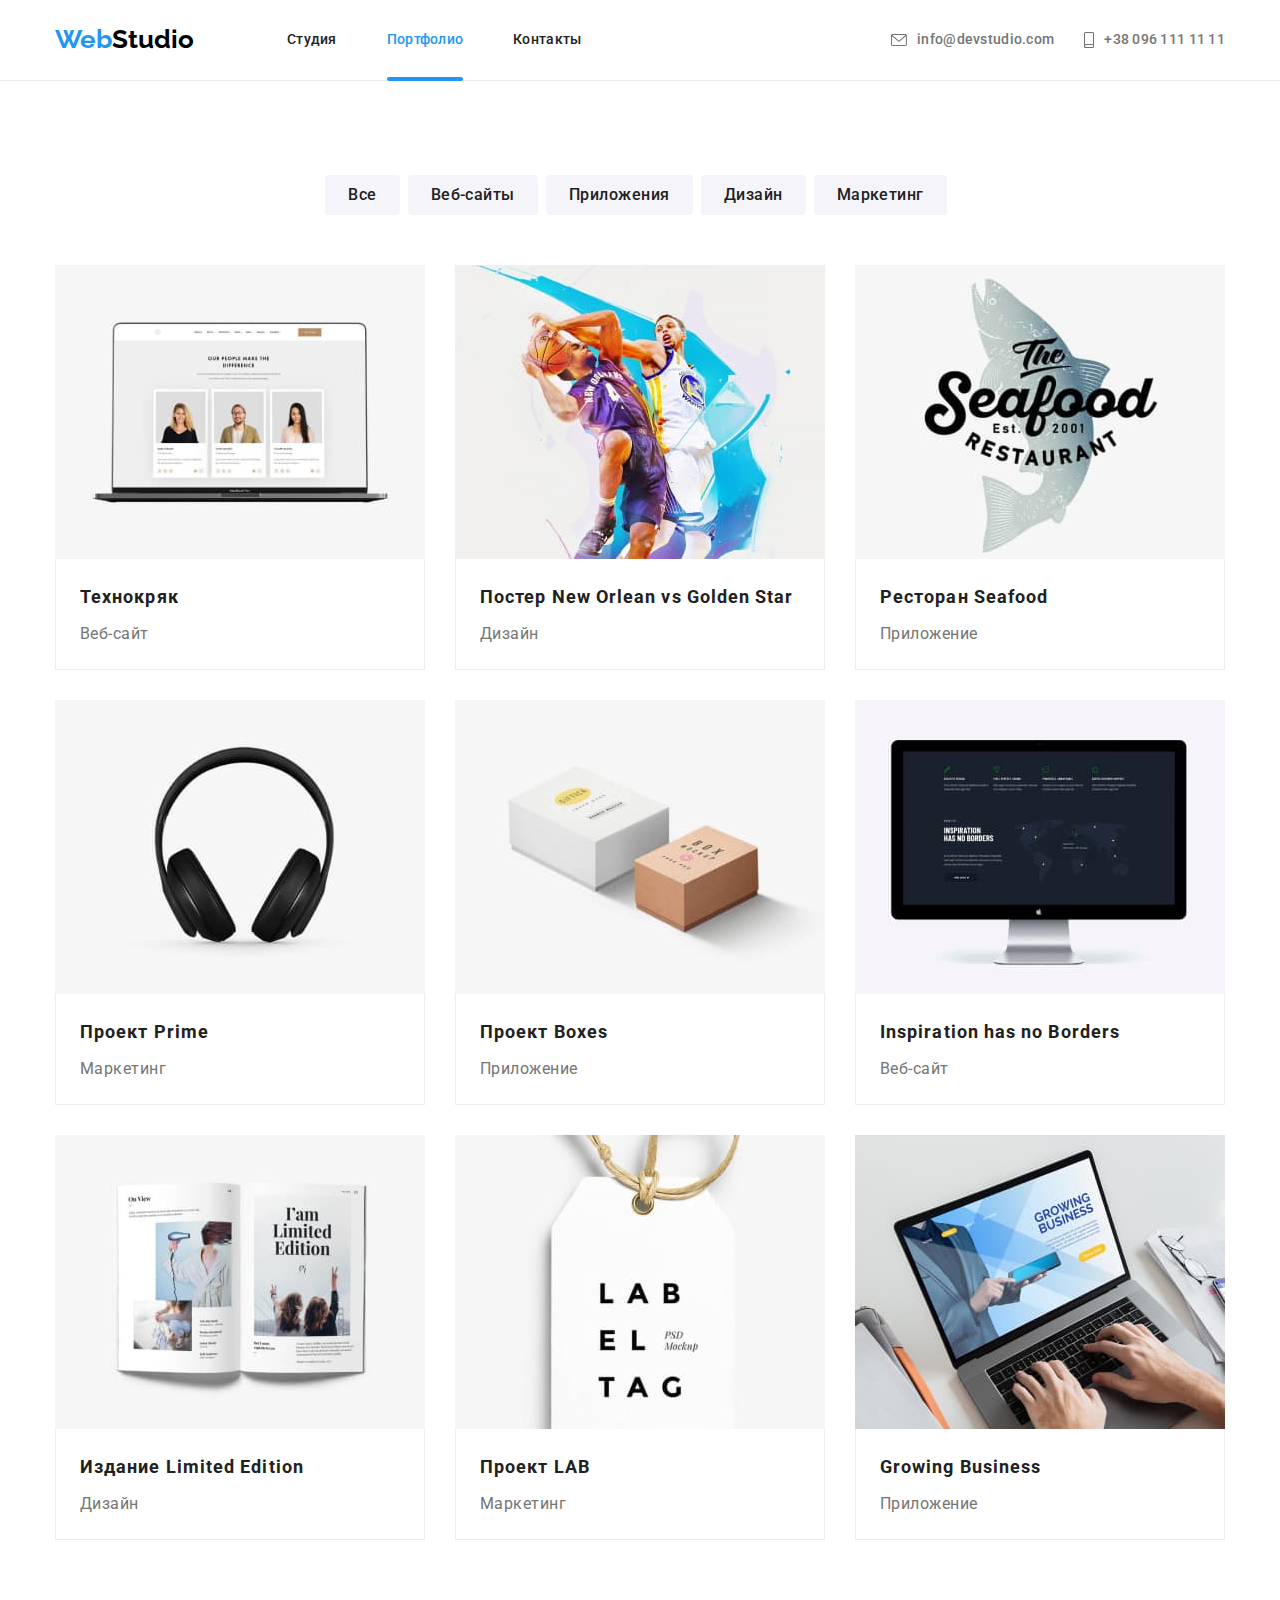
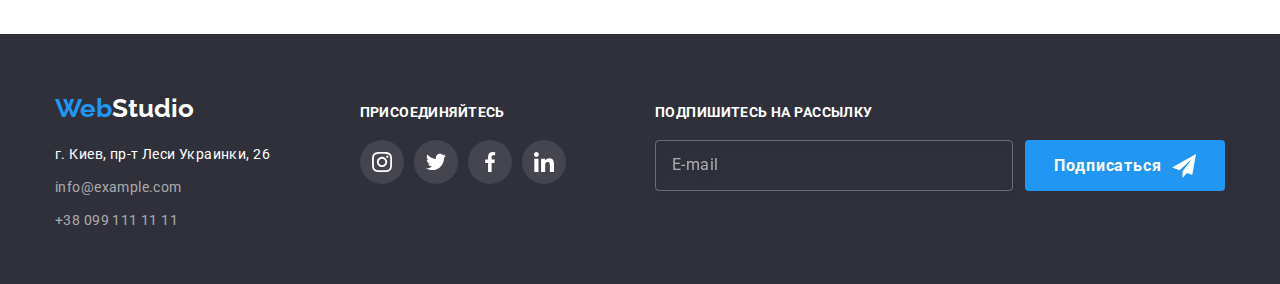
==== commit d191c3d2: "Correction" ====
--- a/portfolio.html
+++ b/portfolio.html
@@ -15,7 +15,7 @@
       href="https://cdnjs.cloudflare.com/ajax/libs/modern-normalize/0.2.0/modern-normalize.css"
     />
     <link rel="stylesheet" href="./css/styles.css" />
-    <link rel="stylesheet" href="./css/main.css" />
+    <link rel="stylesheet" href="./css/main.min.css" />
   </head>
   <body>
     <header class="header">
--- a/css/main.min.css
+++ b/css/main.min.css
@@ -0,0 +1,4 @@
+:root{--main-font: "Roboto", sans-serif;--logo-font: "Raleway", sans-serif;--primary-text-color: #757575;--tittle-text-color: #212121;--footer-grey-text: rgba(255, 255, 255, 0.6);--accent-color: #2196f3;--bb-focus: #188ce8;--white-text-color: #ffffff;--logo-text-color: #000000;--primary-bg-color: #ffffff;--secondary-bg-color: #f5f4fa;--accent-bg-color: #2f303a;--border-color: #eeeeee;--icon-color: #afb1b8;--header-border-color: #ececec;--card-shadow: 0px 1px 3px rgba(0, 0, 0, 0.12),
+    0px 1 px 1px rgba(0, 0, 0, 0.14), 0px 2px 1px rgba(0, 0, 0, 0.2);--portfolio-card-shadow: 0px 1px 1px rgba(0, 0, 0, 0.12),
+    0px 4px 4px rgba(0, 0, 0, 0.06), 1px 4px 6px rgba(0, 0, 0, 0.16);--filter-btn-gap: 8px;--btn-radius: 4px;--transition-param: 250ms cubic-bezier(0.4, 0, 0.2, 1);--modal-tr-param: 250ms cubic-bezier(0.17, 0.67, 0.96, 0.48)}.advantages__list,.services__list,.team__list,.clients__list,.portfolio__list{display:flex;flex-wrap:wrap;margin-left:-30px;margin-top:-30px}.advantages__item,.services__item,.team__item,.clients__item,.portfolio__item{margin-top:30px;margin-left:30px}.team-social__link,.footer__social-link{display:flex;width:44px;height:44px;padding:12px;border-radius:50%;transition:background-color var(--transition-param)}.team-social__link:hover,.footer__social-link:hover,.team-social__link:focus,.footer__social-link:focus{background-color:var(--accent-color)}.container{width:1200px;padding-left:15px;padding-right:15px;margin-left:auto;margin-right:auto}.hero__container{display:flex;flex-direction:column;text-align:center}html{box-sizing:border-box}*,*::before,*::after{box-sizing:inherit}body{background-color:var(--primary-bg-color);color:var(--primary-text-color);font-family:var(--main-font);font-style:normal}h1,h2,h3,h4,h5,h6,p{margin:0}a{text-decoration:none}ul{list-style:none;margin:0px;padding-left:0px}img{display:block;max-width:100%;height:auto}.title{margin-bottom:50px;font-weight:700;font-size:36px;line-height:1.17;text-align:center;color:var(--tittle-text-color)}.visually-hidden{position:absolute !important;clip:rect(1px 1px 1px 1px);padding:0 !important;border:0 !important;height:1px !important;width:1px !important;overflow:hidden}.list{display:flex;list-style:none;padding-left:0px}.title{color:var(--tittle-text-color)}.advantages__title{margin-bottom:10px;font-weight:700;font-size:14px;line-height:1.14;letter-spacing:0.03em;color:var(--tittle-text-color);text-transform:uppercase}.footer__title{font-weight:700;font-size:14px;line-height:1.14;letter-spacing:0.03em;text-transform:uppercase;color:var(--white-text-color);margin-bottom:20px}.portfolio__title{font-weight:700;font-size:18px;line-height:2;letter-spacing:0.06em;color:var(--tittle-text-color)}.logo{font-family:var(--logo-font);font-weight:700;font-size:26px;line-height:1.15;color:var(--accent-color)}.header__logo{margin-right:93px}.header__logo--color{color:var(--logo-text-color)}.footer__logo{margin-bottom:20px}.footer__logo--color{color:var(--white-text-color)}.btn{display:flex;justify-content:center;align-items:center;width:200px;min-height:50px;border:1px solid transparent;border-radius:var(--btn-radius);margin-right:auto;margin-left:auto;font-weight:700;font-size:16px;line-height:1.87;letter-spacing:0.06em;color:var(--white-text-color);background-color:var(--accent-color);cursor:pointer;transition:var(--transition-param)}.btn:hover{background-color:var(--bb-focus)}.btn:focus{background-color:var(--bb-focus)}.btn__icon-send{margin-left:10px}.close-button{display:flex;position:absolute;top:8px;right:8px;width:30px;height:30px;justify-content:center;align-items:center;border:1px solid rgba(0,0,0,0.1);border-radius:50%;background-color:var(--primary-bg-color);cursor:pointer}.close-button__icon{fill:var(--logo-text-color);transform:rotate(360deg);transition:transform var(--transition-param),fill var(--transition-param)}.close-button:hover .close-button__icon,.close-button:focus .close-button__icon{transform:rotate(0deg);fill:var(--accent-color)}.form__input{display:flex;min-width:100%;min-height:40px;padding:8px 8px 8px 42px;margin-top:4px;border:1px solid rgba(33,33,33,0.2);border-radius:var(--btn-radius);font-family:inherit;transition:border-color var(--transition-param),outline-color var(--transition-param)}.form__field{margin-bottom:10px}.form__input:focus,.form__input:hover{border-color:var(--accent-color);outline-color:var(--accent-color)}.form__input:focus+.form__icon,.form__input:hover+.form__icon{fill:var(--accent-color)}.legend{font-weight:700;font-size:20px;line-height:1.15;text-align:center;margin-bottom:12px;letter-spacing:0.03em;color:var(--tittle-text-color)}.form__input--comment{min-height:120px;padding:12px 16px;resize:none}.checkbox-area{position:relative;display:flex;flex-direction:row;align-items:center;padding-left:42px;margin-top:20px;margin-bottom:30px}.checkbox{position:absolute;width:1px;height:1px;margin:-1px;border:0;padding:0;clip:rect(0 0 0 0);overflow:hidden}.checkbox__icon{position:absolute;top:50%;left:13px;transform:translateY(-50%);display:inline-block;fill:transparent;width:16px;height:15px;border:2px solid var(--tittle-text-color);border-radius:2px;transition:fill var(--transition-param),background-color var(--transition-param),border-color var(--transition-param)}.checkbox:checked+.checkbox__icon{background-color:var(--accent-color);border:2px solid var(--accent-color);background-image:url("../images/icon-check.svg");background-size:contain;background-origin:border-box;fill:var(--white-text-color)}.checkbox__text{font-size:14px;line-height:1.71;letter-spacing:0.03em;color:var(--primary-text-color)}.checkbox__link{margin-left:6px;text-decoration:underline;color:var(--accent-color)}.form__label{font-size:12px;line-height:1.17;letter-spacing:0.01em;color:var(--primary-text-color)}.form__input--comment::placeholder{font-weight:400;font-size:12px;line-height:14px;letter-spacing:0.01em;color:rgba(117,117,117,0.5)}.form__field{display:block;align-items:center;position:relative}.form__icon{position:absolute;bottom:11px;left:11px;fill:var(--tittle-text-color);transition:fill var(--transition-param)}.form__input:focus-within{border-color:var(--accent-color)}.backdrop{position:fixed;top:0;left:0;width:100%;height:100%;transform:scale(1, 1);background-color:rgba(0,0,0,0.2);transition:background-color var(--modal-tr-param),transform var(--modal-tr-param),border-radius var(--modal-tr-param),visibility var(--modal-tr-param),opacity var(--modal-tr-param)}.backdrop.is-hidden{visibility:hidden;opacity:0;transform:scale(0, 0);border-radius:50%;pointer-events:none}.modal{position:absolute;top:50%;left:50%;transform:translate(-50%, -50%);width:100%;max-width:530px;max-height:100vh;overflow-y:auto;padding:40px;background-color:var(--primary-bg-color);box-shadow:0px 1px 3px rgba(0,0,0,0.12),0px 1px 1px rgba(0,0,0,0.14),0px 2px 1px rgba(0,0,0,0.2);border-radius:4px}.section{padding-top:94px;padding-bottom:94px}.header{border-bottom:1px solid var(--header-border-color)}.header__container{display:flex}.header-contacts__list{display:flex;align-items:center;margin-left:auto}.header-contacts__item:not(:last-child){margin-right:30px}.header-contacts__link{font-weight:500;font-size:14px;line-height:1.14;letter-spacing:0.02em;color:var(--primary-text-color);transition:color var(--transition-param);display:flex;align-items:center}.header-contacts__link:hover,.header-contacts__link:focus{color:var(--accent-color)}.header-contacts__icon{margin-right:10px;fill:currentColor}.site-nav{display:flex;align-items:center}.site-nav__list{display:flex}.site-nav__item:not(:last-child){margin-right:50px}.site-nav__link{display:block;padding-top:32px;padding-bottom:32px;font-weight:500;font-size:14px;line-height:1.14;letter-spacing:0.02em;color:var(--tittle-text-color);cursor:pointer;transition:color var(--transition-param)}.site-nav__link:hover{color:var(--accent-color)}.site-nav__link:focus{color:var(--accent-color)}.site-nav__link--current{position:relative;color:var(--accent-color)}.site-nav__link--current::after{position:absolute;bottom:-1px;left:0;content:"";display:block;width:100%;background:var(--accent-color);height:4px;border-radius:2px}.hero{background-color:var(--accent-bg-color);background-image:linear-gradient(rgba(47,48,58,0.4), rgba(47,48,58,0.4)),url("../images/background.jpg");height:600px;max-width:1600px;margin:0 auto;padding-top:200px;padding-bottom:200px}.hero__title{max-width:696px;margin:0 auto 40px auto;font-weight:900;font-size:44px;line-height:1.36;letter-spacing:0.06em;color:var(--white-text-color);text-transform:uppercase}.hero__btn{margin:0 auto}.advantages{padding-top:94px}.advantages__item{flex-basis:calc((100% - 4 * 30px) / 4)}.advantages__thumb{display:flex;justify-content:center;align-items:center;min-height:120px;margin-bottom:30px;background:var(--secondary-bg-color);border-radius:4px}.advantages__text{font-weight:400;font-size:14px;line-height:1.71;letter-spacing:0.03em}.services{padding-top:94px;padding-bottom:94px}.services__item{flex-basis:calc((100% - 3 * 30px) / 3)}.services__thumb{position:relative}.servises__overlay{position:absolute;bottom:0;left:0;width:100%;height:70px;display:flex;align-items:center;justify-content:center;background-color:rgba(47,48,58,0.8)}.servises__text{position:absolute;font-weight:700;font-size:14px;line-height:1.2;letter-spacing:0.03em;text-transform:uppercase;color:var(--white-text-color)}.team{padding-top:94px;padding-bottom:94px;background-color:var(--secondary-bg-color)}.team__item{flex-basis:calc((100% - 4 * 30px) / 4);background-color:var(--white-text-color);box-shadow:0px 1px 3px rgba(0,0,0,0.12),0px 1px 1px rgba(0,0,0,0.14),0px 2px 1px rgba(0,0,0,0.2);border-radius:0px 0px 4px 4px}.team__box{padding:30px 32px;text-align:center}.team__names{margin-bottom:10px;font-weight:500;font-size:16px;line-height:1.19;color:var(--tittle-text-color)}.team__positions{margin-bottom:16px;font-weight:400;font-size:16px;line-height:1.19}.team-social__list{display:flex;justify-content:center}.team-social__item:not(:last-child){margin-right:10px}.team-social__link:hover .team-social__icon,.team-social__link:focus .team-social__icon{fill:var(--white-text-color)}.team-social__icon{fill:var(--icon-color)}.clients{padding-top:94px;padding-bottom:94px}.clients__item{flex-basis:calc((100% - 6 * 30px) / 6)}.client__link{width:100%;height:92px;display:flex;align-items:center;justify-content:center;border:1px solid var(--icon-color);color:var(--icon-color);border-radius:4px;transition:border-color var(--transition-param),color var(--transition-param)}.client__link:hover{color:var(--accent-color);border-color:var(--accent-color)}.client__link:focus{color:var(--accent-color);border-color:var(--accent-color)}.client__icon{fill:currentColor}.footer__div-location{display:flex;justify-content:space-between;align-items:baseline;flex-wrap:wrap}.footer__flexbox{display:flex;flex-direction:column}.footer__content-box{flex-basis:calc((100% - 4 * 30px) / 4)}.footer{padding-top:60px;padding-bottom:60px;height:250px;background-color:var(--accent-bg-color)}.footer-contacts__link{color:var(--footer-grey-text);transition:color var(--transition-param)}.footer-contacts__link:hover,.footer-contacts__link:focus{color:var(--accent-color)}.footer-contacts__item{margin-bottom:9px;font-style:normal;font-weight:400;font-size:14px;line-height:1.71;letter-spacing:0.03em;color:var(--white-text-color);text-decoration-line:none}.footer__social-item:not(:last-child){margin-right:10px}.footer__social-link{background-color:rgba(255,255,255,0.1);transition:background-color var(--transition-param)}.footer__social-link:hover,.footer__social-link:focus{background-color:var(--accent-color)}.footer__icon{fill:var(--white-text-color)}.footer-form__item{flex-basis:calc((100% - 2 * 30px) / 2)}.footer-form__flexbox{display:flex;flex-direction:row}.footer__input{background-color:transparent;border:1px solid rgba(255,255,255,0.3);box-sizing:border-box;filter:drop-shadow(0px 4px 4px rgba(0,0,0,0.15));border-radius:var(--btn-radius);margin-right:12px;min-width:358px;padding:15px 16px;font-weight:400}.footer__input:focus,.footer__input:hover{color:var(--footer-grey-text);background-color:transparent}.footer__input::placeholder{font-weight:400;font-size:16px;line-height:1.25;letter-spacing:0.03em;color:var(--footer-grey-text)}.filters{padding-bottom:50px;justify-content:center}.filters__button{display:inline-block;padding:6px 22px;border:1px solid transparent;border-radius:var(--btn-radius);min-height:38px;min-width:73px;text-align:center;font-weight:500;font-size:16px;line-height:1.62;letter-spacing:0.03em;color:var(--tittle-text-color);background-color:var(--secondary-bg-color);margin-right:8px;transition:color var(--transition-param),background-color var(--transition-param),box-shadow var(--transition-param)}.filters__button:hover,.filters__button:focus{background-color:var(--accent-color);color:var(--white-text-color);box-shadow:0px 3px 1px rgba(0,0,0,0.1),0px 1px 2px rgba(0,0,0,0.08),0px 2px 2px rgba(0,0,0,0.12)}.portfolio__card-text{padding:20px 24px;border-right:1px solid var(--border-color);border-bottom:1px solid var(--border-color);border-left:1px solid var(--border-color);flex-grow:1}.portfolio__item{flex-basis:calc((100% - 3 * 30px) / 3)}.portfolio__text{margin-top:4px;font-weight:400;font-size:16px;line-height:1.87;letter-spacing:0.03em;display:flex;justify-content:start}.portfolio__thumb{position:relative;display:flex;overflow:hidden}.portfolio__thumb::before{display:inline-block;position:absolute;content:"";width:100%;height:100%;background-color:rgba(33,150,243,0.9);transition:transform var(--transition-param);transform:translateY(101%)}.portfolio__description{display:block;position:absolute;left:24px;top:63px;max-width:325px;max-height:100%;font-weight:400;font-size:18px;line-height:1.56;letter-spacing:0.03em;color:var(--white-text-color);transition:transform var(--transition-param);transform:translateY(300px)}.portfolio__link{display:block;transition:box-shadow var(--transition-param)}.portfolio__link:hover,.portfolio__link:focus{box-shadow:var(--portfolio-card-shadow)}.portfolio__link:hover .portfolio__description,.portfolio__link:focus .portfolio__description,.portfolio__link:hover .portfolio__thumb::before,.portfolio__link:focus .portfolio__thumb::before{transform:translateY(0px)}
+/*# sourceMappingURL=main.min.css.map */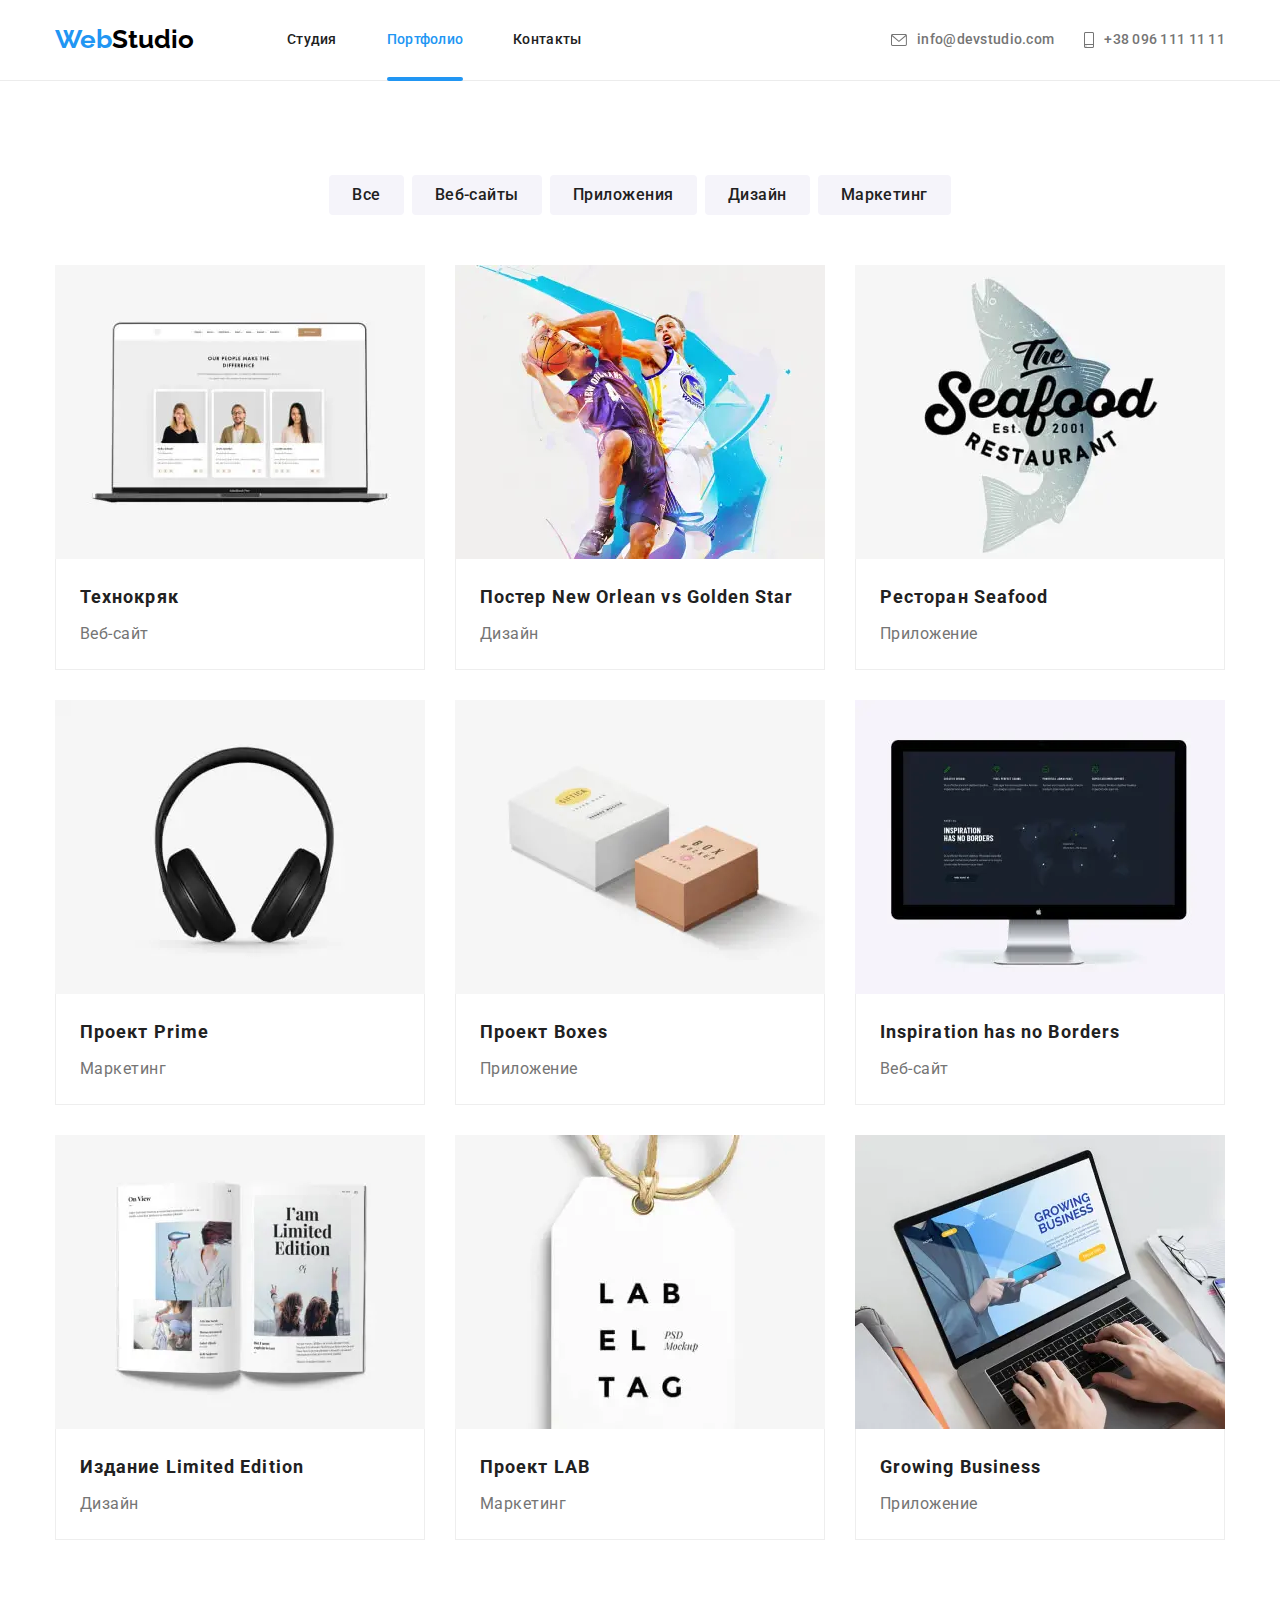
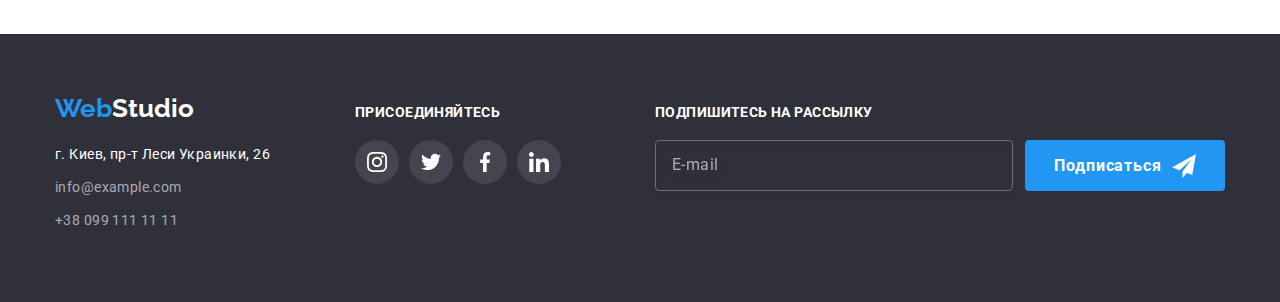
==== commit 5997da7c: "Adaptive design" ====
--- a/portfolio.html
+++ b/portfolio.html
@@ -58,8 +58,50 @@
             >
           </li>
         </ul>
+        <button class="mobile-menu__btn" data-menu-button>
+          <svg class="menu-btn__icon" width="40" height="40">
+            <use class="menu-btn__icon-open" href="./images/sprite.svg#icon-menu"></use>
+            <use class="menu-btn__icon-close" href="./images/sprite.svg#icon-close-menu"></use>
+          </svg>
+        </button>
       </div>
     </header>
+    <div class="mobile-menu" data-menu>
+      <ul class="mobile-menu__list">
+        <li class="mobile-menu__item">
+          <a
+            class="mobile-menu__link"
+            href="./index.html"
+            >Студия</a
+          >
+        </li>
+        <li class="mobile-menu__item">
+          <a class="mobile-menu__link" href="./portfolio.html">Портфолио</a>
+        </li>
+        <li class="mobile-menu__item">
+          <a class="mobile-menu__link" href="">Контакты</a>
+        </li>
+      </ul>
+      </nav>
+      <ul class="mobile-contacts">
+        <li class="mobile-contacts__item">
+          <a class="mobile-contacts__tel" href="tel:+380961111111">
+            +38 096 111 11 11</a
+          >
+        </li>
+        <li class="mobile-contacts__item">
+          <a class="mobile-contacts__mail" href="mailto:info@devstudio.com">
+            info@devstudio.com</a
+          >
+        </li>
+      </ul>
+      <ul class="mobile-menu__social-list">
+        <li class="mobile-menu__social-item"><a class="mobile-menu__social-link" href="">Instagram</a></li>
+        <li class="mobile-menu__social-item"><a class="mobile-menu__social-link" href="">Twitter</a></li>
+        <li class="mobile-menu__social-item"><a class="mobile-menu__social-link" href="">Facebook</a></li>
+        <li class="mobile-menu__social-item"><a class="mobile-menu__social-link" href="">Linkedin</a></li>
+      </ul>
+    </div>
     <main>
       <h1 class="visually-hidden">Страница Портфолио</h1>
       <!--Section Filters-->
@@ -74,19 +116,45 @@
             <li><button type="button" class="filters__button">Маркетинг</button></li>
           </ul>
         </div>
-        <!--portfolios List-->
+        <!--Portfolio list-->
         <div class="container">
           <h2 class="visually-hidden">Примеры работ</h2>
           <ul class="list  portfolio__list">
             <li class="portfolio__item">
               <a class="portfolio__link">
                 <div class="portfolio__thumb">
-                  <img
-                    class="img"
-                    src="./images/img-1.jpg"
+                  <picture>
+                    <source srcset="./images/desktop/portfolio/portfolio-1.webp 1x, ./images/desktop/portfolio/portfolio-1@2x.webp 2x" 
+                    media="(min-width: 767.98px)"
+                    type="image/webp" 
+                    />
+                    <source srcset="./images/desktop/portfolio/portfolio-1.jpg 1x, ./images/desktop/portfolio/portfolio-1@2x.jpg 2x" 
+                    media="(min-width: 1200px)" 
+                    type="image/jpeg" 
+                    />
+                    <source srcset="./images/tablet/portfolio/portfolio-1.webp 1x, ./images/tablet/portfolio/portfolio-1@2x.webp 2x" 
+                    media="(min-width: 767.98px)"
+                    type="image/webp" 
+                    />
+                    <source srcset="./images/tablet/portfolio/portfolio-1.jpg 1x, ./images/tablet/portfolio/portfolio-1@2x.jpg 2x" 
+                    media="(min-width: 768px)" 
+                    type="image/jpeg" 
+                    />
+                    <source srcset="./images/mobile/portfolio/portfolio-1.webp 1x, ./images/mobile/portfolio/portfolio-1@2x.webp 2x" 
+                    media="(min-width: 767.98px)"
+                    type="image/webp" 
+                    />
+                    <source srcset="./images/mobile/portfolio/portfolio-1.jpg 1x, ./images/mobile/portfolio/portfolio-1@2x.jpg 2x" 
+                    media="(min-width: 767.98px)" 
+                    type="image/jpeg" 
+                    />
+                    <img
+                    class="img"
+                    src="./images/mobile/portfolio/portfolio-1.jpg"
                     alt="Лаптоп с карточками"
-                    width="370"
-                  />
+                    width="450" height="294"
+                  />
+                  </picture>
                   <p class="portfolio__description">Технокряк это современная площадка распространения коронавируса. Компании используют эту платформу для цифрового шпионажа и атак на защищённые сервера конкурентов.</p>              
                 </div>
                 <div class="portfolio__card-text">
@@ -98,12 +166,38 @@
             <li class="portfolio__item">
               <a class="portfolio__link">
                 <div class="portfolio__thumb">
-                  <img
-                    class="img"
-                    src="./images/img-2.jpg"
+                  <picture>
+                    <source srcset="./images/desktop/portfolio/portfolio-2.webp 1x, ./images/desktop/portfolio/portfolio-2@2x.webp 2x" 
+                    media="(min-width: 767.98px)"
+                    type="image/webp" 
+                    />
+                    <source srcset="./images/desktop/portfolio/portfolio-2.jpg 1x, ./images/desktop/portfolio/portfolio-2@2x.jpg 2x" 
+                    media="(min-width: 1200px)" 
+                    type="image/jpeg" 
+                    />
+                    <source srcset="./images/tablet/portfolio/portfolio-2.webp 1x, ./images/tablet/portfolio/portfolio-2@2x.webp 2x" 
+                    media="(min-width: 767.98px)"
+                    type="image/webp" 
+                    />
+                    <source srcset="./images/tablet/portfolio/portfolio-2.jpg 1x, ./images/tablet/portfolio/portfolio-2@2x.jpg 2x" 
+                    media="(min-width: 768px)" 
+                    type="image/jpeg" 
+                    />
+                    <source srcset="./images/mobile/portfolio/portfolio-2.webp 1x, ./images/mobile/portfolio/portfolio-2@2x.webp 2x" 
+                    media="(min-width: 767.98px)"
+                    type="image/webp" 
+                    />
+                    <source srcset="./images/mobile/portfolio/portfolio-2.jpg 1x, ./images/mobile/portfolio/portfolio-2@2x.jpg 2x" 
+                    media="(min-width: 767.98px)" 
+                    type="image/jpeg" 
+                    />
+                    <img
+                    class="img"
+                    src="./images/mobile/portfolio/portfolio-2.jpg"
                     alt="Двое баскетболистов"
-                    width="370"
-                  />
+                    width="450" height="294"
+                  />
+                  </picture>
                   <p class="portfolio__description">Технокряк это современная площадка распространения коронавируса. Компании используют эту платформу для цифрового шпионажа и атак на защищённые сервера конкурентов.</p> 
                 </div>
                 <div class="portfolio__card-text">
@@ -117,12 +211,39 @@
             <li class="portfolio__item">
               <a class="portfolio__link">
                 <div class="portfolio__thumb">
-                  <img
-                    class="img"
-                    src="./images/img-3.jpg"
+                  <picture>
+                    <source srcset="./images/desktop/portfolio/portfolio-3.webp 1x, ./images/desktop/portfolio/portfolio-3@2x.webp 2x" 
+                    media="(min-width: 767.98px)"
+                    type="image/webp" 
+                    />
+                    <source srcset="./images/desktop/portfolio/portfolio-3.jpg 1x, ./images/desktop/portfolio/portfolio-3@2x.jpg 2x" 
+                    media="(min-width: 1200px)" 
+                    type="image/jpeg" 
+                    />
+                    <source srcset="./images/tablet/portfolio/portfolio-3.webp 1x, ./images/tablet/portfolio/portfolio-3@2x.webp 2x" 
+                    media="(min-width: 767.98px)"
+                    type="image/webp" 
+                    />
+                    <source srcset="./images/tablet/portfolio/portfolio-3.jpg 1x, ./images/tablet/portfolio/portfolio-3@2x.jpg 2x" 
+                    media="(min-width: 768px)" 
+                    type="image/jpeg" 
+                    />
+                    <source srcset="./images/mobile/portfolio/portfolio-3.webp 1x, ./images/mobile/portfolio/portfolio-3@2x.webp 2x" 
+                    media="(min-width: 767.98px)"
+                    type="image/webp" 
+                    />
+                    <source srcset="./images/mobile/portfolio/portfolio-3.jpg 1x, ./images/mobile/portfolio/portfolio-3@2x.jpg 2x" 
+                    media="(min-width: 767.98px)" 
+                    type="image/jpeg" 
+                    />
+                    <img
+                    class="img"
+                    src="./images/mobile/portfolio/portfolio-3.jpg"
                     alt="Надпись на фоне рыбы"
-                    width="370"
-                  />
+                    width="450" height="294"
+                  />
+                  </picture>
+
                   <p class="portfolio__description">Технокряк это современная площадка распространения коронавируса. Компании используют эту платформу для цифрового шпионажа и атак на защищённые сервера конкурентов.</p> 
                 </div>
                 <div class="portfolio__card-text">
@@ -134,12 +255,39 @@
             <li class="portfolio__item">
               <a class="portfolio__link">
                 <div class="portfolio__thumb">
-                  <img
-                    class="img"
-                    src="./images/img-4.jpg"
+                  <picture>
+                    <source srcset="./images/desktop/portfolio/portfolio-4.webp 1x, ./images/desktop/portfolio/portfolio-4@2x.webp 2x" 
+                    media="(min-width: 767.98px)"
+                    type="image/webp" 
+                    />
+                    <source srcset="./images/desktop/portfolio/portfolio-4.jpg 1x, ./images/desktop/portfolio/portfolio-4@2x.jpg 2x" 
+                    media="(min-width: 1200px)" 
+                    type="image/jpeg" 
+                    />
+                    <source srcset="./images/tablet/portfolio/portfolio-4.webp 1x, ./images/tablet/portfolio/portfolio-4@2x.webp 2x" 
+                    media="(min-width: 767.98px)"
+                    type="image/webp" 
+                    />
+                    <source srcset="./images/tablet/portfolio/portfolio-4.jpg 1x, ./images/tablet/portfolio/portfolio-4@2x.jpg 2x" 
+                    media="(min-width: 768px)" 
+                    type="image/jpeg" 
+                    />
+                    <source srcset="./images/mobile/portfolio/portfolio-4.webp 1x, ./images/mobile/portfolio/portfolio-4@2x.webp 2x" 
+                    media="(min-width: 767.98px)"
+                    type="image/webp" 
+                    />
+                    <source srcset="./images/mobile/portfolio/portfolio-4.jpg 1x, ./images/mobile/portfolio/portfolio-4@2x.jpg 2x" 
+                    media="(min-width: 767.98px)" 
+                    type="image/jpeg" 
+                    />
+                    <img
+                    class="img"
+                    src="./images/mobile/portfolio/portfolio-4.jpg"
                     alt="Черные наушники"
-                    width="370"
-                  />
+                    width="450" height="294"
+                  />
+                  </picture>
+
                   <p class="portfolio__description">Технокряк это современная площадка распространения коронавируса. Компании используют эту платформу для цифрового шпионажа и атак на защищённые сервера конкурентов.</p> 
                 </div>
                 <div class="portfolio__card-text">
@@ -151,12 +299,39 @@
             <li class="portfolio__item">
               <a class="portfolio__link">
                 <div class="portfolio__thumb">
-                  <img
-                    class="img"
-                    src="./images/img-5.jpg"
+                  <picture>
+                    <source srcset="./images/desktop/portfolio/portfolio-5.webp 1x, ./images/desktop/portfolio/portfolio-5@2x.webp 2x" 
+                    media="(min-width: 767.98px)"
+                    type="image/webp" 
+                    />
+                    <source srcset="./images/desktop/portfolio/portfolio-5.jpg 1x, ./images/desktop/portfolio/portfolio-5@2x.jpg 2x" 
+                    media="(min-width: 1200px)" 
+                    type="image/jpeg" 
+                    />
+                    <source srcset="./images/tablet/portfolio/portfolio-5.webp 1x, ./images/tablet/portfolio/portfolio-5@2x.webp 2x" 
+                    media="(min-width: 767.98px)"
+                    type="image/webp" 
+                    />
+                    <source srcset="./images/tablet/portfolio/portfolio-5.jpg 1x, ./images/tablet/portfolio/portfolio-5@2x.jpg 2x" 
+                    media="(min-width: 768px)" 
+                    type="image/jpeg" 
+                    />
+                    <source srcset="./images/mobile/portfolio/portfolio-5.webp 1x, ./images/mobile/portfolio/portfolio-5@2x.webp 2x" 
+                    media="(min-width: 767.98px)"
+                    type="image/webp" 
+                    />
+                    <source srcset="./images/mobile/portfolio/portfolio-5.jpg 1x, ./images/mobile/portfolio/portfolio-5@2x.jpg 2x" 
+                    media="(min-width: 767.98px)" 
+                    type="image/jpeg" 
+                    />
+                    <img
+                    class="img"
+                    src="./images/mobile/portfolio/portfolio-5.jpg"
                     alt="Две коробки"
-                    width="370"
-                  />
+                    width="450" height="294"
+                  />
+                  </picture>
+
                   <p class="portfolio__description">Технокряк это современная площадка распространения коронавируса. Компании используют эту платформу для цифрового шпионажа и атак на защищённые сервера конкурентов.</p> 
                 </div>
                 <div class="portfolio__card-text">
@@ -168,12 +343,38 @@
             <li class="portfolio__item">
               <a class="portfolio__link">
                 <div class="portfolio__thumb">
-                  <img
-                    class="img"
-                    src="./images/img-6.jpg"
+                  <picture>
+                    <source srcset="./images/desktop/portfolio/portfolio-6.webp 1x, ./images/desktop/portfolio/portfolio-6@2x.webp 2x" 
+                    media="(min-width: 767.98px)"
+                    type="image/webp" 
+                    />
+                    <source srcset="./images/desktop/portfolio/portfolio-6.jpg 1x, ./images/desktop/portfolio/portfolio-6@2x.jpg 2x" 
+                    media="(min-width: 1200px)" 
+                    type="image/jpeg" 
+                    />
+                    <source srcset="./images/tablet/portfolio/portfolio-6.webp 1x, ./images/tablet/portfolio/portfolio-6@2x.webp 2x" 
+                    media="(min-width: 767.98px)"
+                    type="image/webp" 
+                    />
+                    <source srcset="./images/tablet/portfolio/portfolio-6.jpg 1x, ./images/tablet/portfolio/portfolio-6@2x.jpg 2x" 
+                    media="(min-width: 768px)" 
+                    type="image/jpeg" 
+                    />
+                    <source srcset="./images/mobile/portfolio/portfolio-6.webp 1x, ./images/mobile/portfolio/portfolio-6@2x.webp 2x" 
+                    media="(min-width: 767.98px)"
+                    type="image/webp" 
+                    />
+                    <source srcset="./images/mobile/portfolio/portfolio-6.jpg 1x, ./images/mobile/portfolio/portfolio-6@2x.jpg 2x" 
+                    media="(min-width: 767.98px)" 
+                    type="image/jpeg" 
+                    />
+                    <img
+                    class="img"
+                    src="./images/mobile/portfolio/portfolio-6.jpg"
                     alt="Веб-сайт на экране монитора"
-                    width="370"
-                  />
+                    width="450" height="294"
+                  />
+                  </picture>
                   <p class="portfolio__description">Технокряк это современная площадка распространения коронавируса. Компании используют эту платформу для цифрового шпионажа и атак на защищённые сервера конкурентов.</p> 
                 </div>
                 <div class="portfolio__card-text">
@@ -185,12 +386,39 @@
             <li class="portfolio__item">
               <a class="portfolio__link">
                 <div class="portfolio__thumb">
-                  <img
-                    class="img"
-                    src="./images/img-7.jpg"
+                  <picture>
+                    <source srcset="./images/desktop/portfolio/portfolio-7.webp 1x, ./images/desktop/portfolio/portfolio-7@2x.webp 2x" 
+                    media="(min-width: 767.98px)"
+                    type="image/webp" 
+                    />
+                    <source srcset="./images/desktop/portfolio/portfolio-7.jpg 1x, ./images/desktop/portfolio/portfolio-7@2x.jpg 2x" 
+                    media="(min-width: 1200px)" 
+                    type="image/jpeg" 
+                    />
+                    <source srcset="./images/tablet/portfolio/portfolio-7.webp 1x, ./images/tablet/portfolio/portfolio-7@2x.webp 2x" 
+                    media="(min-width: 767.98px)"
+                    type="image/webp" 
+                    />
+                    <source srcset="./images/tablet/portfolio/portfolio-7.jpg 1x, ./images/tablet/portfolio/portfolio-7@2x.jpg 2x" 
+                    media="(min-width: 768px)" 
+                    type="image/jpeg" 
+                    />
+                    <source srcset="./images/mobile/portfolio/portfolio-7.webp 1x, ./images/mobile/portfolio/portfolio-7@2x.webp 2x" 
+                    media="(min-width: 767.98px)"
+                    type="image/webp" 
+                    />
+                    <source srcset="./images/mobile/portfolio/portfolio-7.jpg 1x, ./images/mobile/portfolio/portfolio-7@2x.jpg 2x" 
+                    media="(min-width: 767.98px)" 
+                    type="image/jpeg" 
+                    />
+                    <img
+                    class="img"
+                    src="./images/mobile/portfolio/portfolio-7.jpg"
                     alt="Разворот книги"
-                    width="370"
-                  />
+                    width="450" height="294"
+                  />
+                  </picture>
+
                   <p class="portfolio__description">Технокряк это современная площадка распространения коронавируса. Компании используют эту платформу для цифрового шпионажа и атак на защищённые сервера конкурентов.</p> 
                 </div>
                 <div class="portfolio__card-text">
@@ -202,12 +430,39 @@
             <li class="portfolio__item">
               <a class="portfolio__link">
                 <div class="portfolio__thumb">
-                  <img
-                    class="img"
-                    src="./images/img-8.jpg"
+                  <picture>
+                    <source srcset="./images/desktop/portfolio/portfolio-8.webp 1x, ./images/desktop/portfolio/portfolio-8@2x.webp 2x" 
+                    media="(min-width: 767.98px)"
+                    type="image/webp" 
+                    />
+                    <source srcset="./images/desktop/portfolio/portfolio-8.jpg 1x, ./images/desktop/portfolio/portfolio-8@2x.jpg 2x" 
+                    media="(min-width: 1200px)" 
+                    type="image/jpeg" 
+                    />
+                    <source srcset="./images/tablet/portfolio/portfolio-8.webp 1x, ./images/tablet/portfolio/portfolio-8@2x.webp 2x" 
+                    media="(min-width: 767.98px)"
+                    type="image/webp" 
+                    />
+                    <source srcset="./images/tablet/portfolio/portfolio-8.jpg 1x, ./images/tablet/portfolio/portfolio-8@2x.jpg 2x" 
+                    media="(min-width: 768px)" 
+                    type="image/jpeg" 
+                    />
+                    <source srcset="./images/mobile/portfolio/portfolio-8.webp 1x, ./images/mobile/portfolio/portfolio-8@2x.webp 2x" 
+                    media="(min-width: 767.98px)"
+                    type="image/webp" 
+                    />
+                    <source srcset="./images/mobile/portfolio/portfolio-8.jpg 1x, ./images/mobile/portfolio/portfolio-8@2x.jpg 2x" 
+                    media="(min-width: 767.98px)" 
+                    type="image/jpeg" 
+                    />
+                    <img
+                    class="img"
+                    src="./images/mobile/portfolio/portfolio-8.jpg"
                     alt="Ярлык"
-                    width="370"
-                  />
+                    width="450" height="294"
+                  />
+                  </picture>
+
                   <p class="portfolio__description">Технокряк это современная площадка распространения коронавируса. Компании используют эту платформу для цифрового шпионажа и атак на защищённые сервера конкурентов.</p> 
                 </div>
                 <div class="portfolio__card-text">
@@ -219,12 +474,39 @@
             <li class="portfolio__item">
               <a class="portfolio__link">
                 <div class="portfolio__thumb">
-                  <img
-                    class="img"
-                    src="./images/img-9.jpg"
+                  <picture>
+                    <source srcset="./images/desktop/portfolio/portfolio-9.webp 1x, ./images/desktop/portfolio/portfolio-9@2x.webp 2x" 
+                    media="(min-width: 767.98px)"
+                    type="image/webp" 
+                    />
+                    <source srcset="./images/desktop/portfolio/portfolio-9.jpg 1x, ./images/desktop/portfolio/portfolio-9@2x.jpg 2x" 
+                    media="(min-width: 1200px)" 
+                    type="image/jpeg" 
+                    />
+                    <source srcset="./images/tablet/portfolio/portfolio-9.webp 1x, ./images/tablet/portfolio/portfolio-9@2x.webp 2x" 
+                    media="(min-width: 767.98px)"
+                    type="image/webp" 
+                    />
+                    <source srcset="./images/tablet/portfolio/portfolio-9.jpg 1x, ./images/tablet/portfolio/portfolio-9@2x.jpg 2x" 
+                    media="(min-width: 768px)" 
+                    type="image/jpeg" 
+                    />
+                    <source srcset="./images/mobile/portfolio/portfolio-9.webp 1x, ./images/mobile/portfolio/portfolio-9@2x.webp 2x" 
+                    media="(min-width: 767.98px)"
+                    type="image/webp" 
+                    />
+                    <source srcset="./images/mobile/portfolio/portfolio-9.jpg 1x, ./images/mobile/portfolio/portfolio-9@2x.jpg 2x" 
+                    media="(min-width: 767.98px)" 
+                    type="image/jpeg" 
+                    />
+                    <img
+                    class="img"
+                    src="./images/mobile/portfolio/portfolio-9.jpg"
                     alt="Поиск информации на лаптопе"
-                    width="370"
-                  />
+                    width="450" height="294"
+                  />
+                  </picture>
+
                   <p class="portfolio__description">Технокряк это современная площадка распространения коронавируса. Компании используют эту платформу для цифрового шпионажа и атак на защищённые сервера конкурентов.</p> 
                 </div>
                 <div class="portfolio__card-text">
@@ -239,7 +521,7 @@
     </main>
     <footer class="footer">
       <div class="container footer__div-location">
-        <div class="content-box footer__flexbox">
+        <div class="footer__content-box footer__flexbox">
           <a href="./index.html" class="logo footer__logo"
             >Web<span class="footer__logo--color">Studio</span></a
           >
@@ -257,17 +539,17 @@
             </ul>
           </address>
         </div>
-        <div class="content-box footer__flexbox">
+        <div class="footer__content-box footer__flexbox">
           <h3 class="footer__title">Присоединяйтесь</h3>
-          <ul class="list">
+          <ul class="list footer__social-list">
             <li class="footer__social-item">
               <a
                 href=""
-                class="social-link footer__social-link"
+                class=" footer__social-link"
                 target="_blank"
                 rel="noopener noreferrer"
               >
-                <svg class="icon footer__icon" width="20px" height="20px">
+                <svg class="footer__icon" width="20px" height="20px">
                   <use href="./images/sprite.svg#icon-instagram"></use>
                 </svg>
               </a>
@@ -275,11 +557,11 @@
             <li class="footer__social-item">
               <a
                 href=""
-                class="social-link footer__social-link"
+                class=" footer__social-link"
                 target="_blank"
                 rel="noopener noreferrer"
               >
-                <svg class="icon footer__icon" width="20px" height="20px">
+                <svg class="footer__icon" width="20px" height="20px">
                   <use href="./images/sprite.svg#icon-twitter"></use>
                 </svg>
               </a>
@@ -287,11 +569,11 @@
             <li class="footer__social-item">
               <a
                 href=""
-                class="social-link footer__social-link"
+                class=" footer__social-link"
                 target="_blank"
                 rel="noopener noreferrer"
               >
-                <svg class="icon footer__icon" width="20px" height="20px">
+                <svg class="footer__icon" width="20px" height="20px">
                   <use href="./images/sprite.svg#icon-facebook"></use>
                 </svg>
               </a>
@@ -299,30 +581,30 @@
             <li class="footer__social-item">
               <a
                 href=""
-                class="social-link footer__social-link"
+                class=" footer__social-link"
                 target="_blank"
                 rel="noopener noreferrer"
               >
-                <svg class="icon footer__icon" width="20px" height="20px">
+                <svg class="footer__icon" width="20px" height="20px">
                   <use href="./images/sprite.svg#icon-linkedin"></use>
                 </svg>
               </a>
             </li>
           </ul>
         </div>
-          <form class="footer-form footer-form__box">
+          <form class="footer-form footer-form__item">
             <p class="footer__title">Подпишитесь на рассылку</p>
             <div class="footer-form__flexbox">
               <input class="footer__input" id="footer-mail" type="email" name="email" placeholder="E-mail">
-                <button class="btn footer__btn" type="submit">
+                <button class="btn footer-form__btn" type="submit">
                   Подписаться
-                  <svg class="icon footer__icon btn__icon-send" width="24px" height="24px">
+                  <svg class="footer__icon btn__icon-send" width="24px" height="24px">
                     <use href="./images/sprite.svg#icon-send"></use>
                   </svg> 
                 </button>
             </div>
           </form>
     </footer>
-    <script src="./js/modal.js"></script>
+    <script src="./js/menu.js"></script>
   </body>
 </html>
--- a/css/main.min.css
+++ b/css/main.min.css
@@ -1,4 +1,4 @@
 :root{--main-font: "Roboto", sans-serif;--logo-font: "Raleway", sans-serif;--primary-text-color: #757575;--tittle-text-color: #212121;--footer-grey-text: rgba(255, 255, 255, 0.6);--accent-color: #2196f3;--bb-focus: #188ce8;--white-text-color: #ffffff;--logo-text-color: #000000;--primary-bg-color: #ffffff;--secondary-bg-color: #f5f4fa;--accent-bg-color: #2f303a;--border-color: #eeeeee;--icon-color: #afb1b8;--header-border-color: #ececec;--card-shadow: 0px 1px 3px rgba(0, 0, 0, 0.12),
     0px 1 px 1px rgba(0, 0, 0, 0.14), 0px 2px 1px rgba(0, 0, 0, 0.2);--portfolio-card-shadow: 0px 1px 1px rgba(0, 0, 0, 0.12),
-    0px 4px 4px rgba(0, 0, 0, 0.06), 1px 4px 6px rgba(0, 0, 0, 0.16);--filter-btn-gap: 8px;--btn-radius: 4px;--transition-param: 250ms cubic-bezier(0.4, 0, 0.2, 1);--modal-tr-param: 250ms cubic-bezier(0.17, 0.67, 0.96, 0.48)}.advantages__list,.services__list,.team__list,.clients__list,.portfolio__list{display:flex;flex-wrap:wrap;margin-left:-30px;margin-top:-30px}.advantages__item,.services__item,.team__item,.clients__item,.portfolio__item{margin-top:30px;margin-left:30px}.team-social__link,.footer__social-link{display:flex;width:44px;height:44px;padding:12px;border-radius:50%;transition:background-color var(--transition-param)}.team-social__link:hover,.footer__social-link:hover,.team-social__link:focus,.footer__social-link:focus{background-color:var(--accent-color)}.container{width:1200px;padding-left:15px;padding-right:15px;margin-left:auto;margin-right:auto}.hero__container{display:flex;flex-direction:column;text-align:center}html{box-sizing:border-box}*,*::before,*::after{box-sizing:inherit}body{background-color:var(--primary-bg-color);color:var(--primary-text-color);font-family:var(--main-font);font-style:normal}h1,h2,h3,h4,h5,h6,p{margin:0}a{text-decoration:none}ul{list-style:none;margin:0px;padding-left:0px}img{display:block;max-width:100%;height:auto}.title{margin-bottom:50px;font-weight:700;font-size:36px;line-height:1.17;text-align:center;color:var(--tittle-text-color)}.visually-hidden{position:absolute !important;clip:rect(1px 1px 1px 1px);padding:0 !important;border:0 !important;height:1px !important;width:1px !important;overflow:hidden}.list{display:flex;list-style:none;padding-left:0px}.title{color:var(--tittle-text-color)}.advantages__title{margin-bottom:10px;font-weight:700;font-size:14px;line-height:1.14;letter-spacing:0.03em;color:var(--tittle-text-color);text-transform:uppercase}.footer__title{font-weight:700;font-size:14px;line-height:1.14;letter-spacing:0.03em;text-transform:uppercase;color:var(--white-text-color);margin-bottom:20px}.portfolio__title{font-weight:700;font-size:18px;line-height:2;letter-spacing:0.06em;color:var(--tittle-text-color)}.logo{font-family:var(--logo-font);font-weight:700;font-size:26px;line-height:1.15;color:var(--accent-color)}.header__logo{margin-right:93px}.header__logo--color{color:var(--logo-text-color)}.footer__logo{margin-bottom:20px}.footer__logo--color{color:var(--white-text-color)}.btn{display:flex;justify-content:center;align-items:center;width:200px;min-height:50px;border:1px solid transparent;border-radius:var(--btn-radius);margin-right:auto;margin-left:auto;font-weight:700;font-size:16px;line-height:1.87;letter-spacing:0.06em;color:var(--white-text-color);background-color:var(--accent-color);cursor:pointer;transition:var(--transition-param)}.btn:hover{background-color:var(--bb-focus)}.btn:focus{background-color:var(--bb-focus)}.btn__icon-send{margin-left:10px}.close-button{display:flex;position:absolute;top:8px;right:8px;width:30px;height:30px;justify-content:center;align-items:center;border:1px solid rgba(0,0,0,0.1);border-radius:50%;background-color:var(--primary-bg-color);cursor:pointer}.close-button__icon{fill:var(--logo-text-color);transform:rotate(360deg);transition:transform var(--transition-param),fill var(--transition-param)}.close-button:hover .close-button__icon,.close-button:focus .close-button__icon{transform:rotate(0deg);fill:var(--accent-color)}.form__input{display:flex;min-width:100%;min-height:40px;padding:8px 8px 8px 42px;margin-top:4px;border:1px solid rgba(33,33,33,0.2);border-radius:var(--btn-radius);font-family:inherit;transition:border-color var(--transition-param),outline-color var(--transition-param)}.form__field{margin-bottom:10px}.form__input:focus,.form__input:hover{border-color:var(--accent-color);outline-color:var(--accent-color)}.form__input:focus+.form__icon,.form__input:hover+.form__icon{fill:var(--accent-color)}.legend{font-weight:700;font-size:20px;line-height:1.15;text-align:center;margin-bottom:12px;letter-spacing:0.03em;color:var(--tittle-text-color)}.form__input--comment{min-height:120px;padding:12px 16px;resize:none}.checkbox-area{position:relative;display:flex;flex-direction:row;align-items:center;padding-left:42px;margin-top:20px;margin-bottom:30px}.checkbox{position:absolute;width:1px;height:1px;margin:-1px;border:0;padding:0;clip:rect(0 0 0 0);overflow:hidden}.checkbox__icon{position:absolute;top:50%;left:13px;transform:translateY(-50%);display:inline-block;fill:transparent;width:16px;height:15px;border:2px solid var(--tittle-text-color);border-radius:2px;transition:fill var(--transition-param),background-color var(--transition-param),border-color var(--transition-param)}.checkbox:checked+.checkbox__icon{background-color:var(--accent-color);border:2px solid var(--accent-color);background-image:url("../images/icon-check.svg");background-size:contain;background-origin:border-box;fill:var(--white-text-color)}.checkbox__text{font-size:14px;line-height:1.71;letter-spacing:0.03em;color:var(--primary-text-color)}.checkbox__link{margin-left:6px;text-decoration:underline;color:var(--accent-color)}.form__label{font-size:12px;line-height:1.17;letter-spacing:0.01em;color:var(--primary-text-color)}.form__input--comment::placeholder{font-weight:400;font-size:12px;line-height:14px;letter-spacing:0.01em;color:rgba(117,117,117,0.5)}.form__field{display:block;align-items:center;position:relative}.form__icon{position:absolute;bottom:11px;left:11px;fill:var(--tittle-text-color);transition:fill var(--transition-param)}.form__input:focus-within{border-color:var(--accent-color)}.backdrop{position:fixed;top:0;left:0;width:100%;height:100%;transform:scale(1, 1);background-color:rgba(0,0,0,0.2);transition:background-color var(--modal-tr-param),transform var(--modal-tr-param),border-radius var(--modal-tr-param),visibility var(--modal-tr-param),opacity var(--modal-tr-param)}.backdrop.is-hidden{visibility:hidden;opacity:0;transform:scale(0, 0);border-radius:50%;pointer-events:none}.modal{position:absolute;top:50%;left:50%;transform:translate(-50%, -50%);width:100%;max-width:530px;max-height:100vh;overflow-y:auto;padding:40px;background-color:var(--primary-bg-color);box-shadow:0px 1px 3px rgba(0,0,0,0.12),0px 1px 1px rgba(0,0,0,0.14),0px 2px 1px rgba(0,0,0,0.2);border-radius:4px}.section{padding-top:94px;padding-bottom:94px}.header{border-bottom:1px solid var(--header-border-color)}.header__container{display:flex}.header-contacts__list{display:flex;align-items:center;margin-left:auto}.header-contacts__item:not(:last-child){margin-right:30px}.header-contacts__link{font-weight:500;font-size:14px;line-height:1.14;letter-spacing:0.02em;color:var(--primary-text-color);transition:color var(--transition-param);display:flex;align-items:center}.header-contacts__link:hover,.header-contacts__link:focus{color:var(--accent-color)}.header-contacts__icon{margin-right:10px;fill:currentColor}.site-nav{display:flex;align-items:center}.site-nav__list{display:flex}.site-nav__item:not(:last-child){margin-right:50px}.site-nav__link{display:block;padding-top:32px;padding-bottom:32px;font-weight:500;font-size:14px;line-height:1.14;letter-spacing:0.02em;color:var(--tittle-text-color);cursor:pointer;transition:color var(--transition-param)}.site-nav__link:hover{color:var(--accent-color)}.site-nav__link:focus{color:var(--accent-color)}.site-nav__link--current{position:relative;color:var(--accent-color)}.site-nav__link--current::after{position:absolute;bottom:-1px;left:0;content:"";display:block;width:100%;background:var(--accent-color);height:4px;border-radius:2px}.hero{background-color:var(--accent-bg-color);background-image:linear-gradient(rgba(47,48,58,0.4), rgba(47,48,58,0.4)),url("../images/background.jpg");height:600px;max-width:1600px;margin:0 auto;padding-top:200px;padding-bottom:200px}.hero__title{max-width:696px;margin:0 auto 40px auto;font-weight:900;font-size:44px;line-height:1.36;letter-spacing:0.06em;color:var(--white-text-color);text-transform:uppercase}.hero__btn{margin:0 auto}.advantages{padding-top:94px}.advantages__item{flex-basis:calc((100% - 4 * 30px) / 4)}.advantages__thumb{display:flex;justify-content:center;align-items:center;min-height:120px;margin-bottom:30px;background:var(--secondary-bg-color);border-radius:4px}.advantages__text{font-weight:400;font-size:14px;line-height:1.71;letter-spacing:0.03em}.services{padding-top:94px;padding-bottom:94px}.services__item{flex-basis:calc((100% - 3 * 30px) / 3)}.services__thumb{position:relative}.servises__overlay{position:absolute;bottom:0;left:0;width:100%;height:70px;display:flex;align-items:center;justify-content:center;background-color:rgba(47,48,58,0.8)}.servises__text{position:absolute;font-weight:700;font-size:14px;line-height:1.2;letter-spacing:0.03em;text-transform:uppercase;color:var(--white-text-color)}.team{padding-top:94px;padding-bottom:94px;background-color:var(--secondary-bg-color)}.team__item{flex-basis:calc((100% - 4 * 30px) / 4);background-color:var(--white-text-color);box-shadow:0px 1px 3px rgba(0,0,0,0.12),0px 1px 1px rgba(0,0,0,0.14),0px 2px 1px rgba(0,0,0,0.2);border-radius:0px 0px 4px 4px}.team__box{padding:30px 32px;text-align:center}.team__names{margin-bottom:10px;font-weight:500;font-size:16px;line-height:1.19;color:var(--tittle-text-color)}.team__positions{margin-bottom:16px;font-weight:400;font-size:16px;line-height:1.19}.team-social__list{display:flex;justify-content:center}.team-social__item:not(:last-child){margin-right:10px}.team-social__link:hover .team-social__icon,.team-social__link:focus .team-social__icon{fill:var(--white-text-color)}.team-social__icon{fill:var(--icon-color)}.clients{padding-top:94px;padding-bottom:94px}.clients__item{flex-basis:calc((100% - 6 * 30px) / 6)}.client__link{width:100%;height:92px;display:flex;align-items:center;justify-content:center;border:1px solid var(--icon-color);color:var(--icon-color);border-radius:4px;transition:border-color var(--transition-param),color var(--transition-param)}.client__link:hover{color:var(--accent-color);border-color:var(--accent-color)}.client__link:focus{color:var(--accent-color);border-color:var(--accent-color)}.client__icon{fill:currentColor}.footer__div-location{display:flex;justify-content:space-between;align-items:baseline;flex-wrap:wrap}.footer__flexbox{display:flex;flex-direction:column}.footer__content-box{flex-basis:calc((100% - 4 * 30px) / 4)}.footer{padding-top:60px;padding-bottom:60px;height:250px;background-color:var(--accent-bg-color)}.footer-contacts__link{color:var(--footer-grey-text);transition:color var(--transition-param)}.footer-contacts__link:hover,.footer-contacts__link:focus{color:var(--accent-color)}.footer-contacts__item{margin-bottom:9px;font-style:normal;font-weight:400;font-size:14px;line-height:1.71;letter-spacing:0.03em;color:var(--white-text-color);text-decoration-line:none}.footer__social-item:not(:last-child){margin-right:10px}.footer__social-link{background-color:rgba(255,255,255,0.1);transition:background-color var(--transition-param)}.footer__social-link:hover,.footer__social-link:focus{background-color:var(--accent-color)}.footer__icon{fill:var(--white-text-color)}.footer-form__item{flex-basis:calc((100% - 2 * 30px) / 2)}.footer-form__flexbox{display:flex;flex-direction:row}.footer__input{background-color:transparent;border:1px solid rgba(255,255,255,0.3);box-sizing:border-box;filter:drop-shadow(0px 4px 4px rgba(0,0,0,0.15));border-radius:var(--btn-radius);margin-right:12px;min-width:358px;padding:15px 16px;font-weight:400}.footer__input:focus,.footer__input:hover{color:var(--footer-grey-text);background-color:transparent}.footer__input::placeholder{font-weight:400;font-size:16px;line-height:1.25;letter-spacing:0.03em;color:var(--footer-grey-text)}.filters{padding-bottom:50px;justify-content:center}.filters__button{display:inline-block;padding:6px 22px;border:1px solid transparent;border-radius:var(--btn-radius);min-height:38px;min-width:73px;text-align:center;font-weight:500;font-size:16px;line-height:1.62;letter-spacing:0.03em;color:var(--tittle-text-color);background-color:var(--secondary-bg-color);margin-right:8px;transition:color var(--transition-param),background-color var(--transition-param),box-shadow var(--transition-param)}.filters__button:hover,.filters__button:focus{background-color:var(--accent-color);color:var(--white-text-color);box-shadow:0px 3px 1px rgba(0,0,0,0.1),0px 1px 2px rgba(0,0,0,0.08),0px 2px 2px rgba(0,0,0,0.12)}.portfolio__card-text{padding:20px 24px;border-right:1px solid var(--border-color);border-bottom:1px solid var(--border-color);border-left:1px solid var(--border-color);flex-grow:1}.portfolio__item{flex-basis:calc((100% - 3 * 30px) / 3)}.portfolio__text{margin-top:4px;font-weight:400;font-size:16px;line-height:1.87;letter-spacing:0.03em;display:flex;justify-content:start}.portfolio__thumb{position:relative;display:flex;overflow:hidden}.portfolio__thumb::before{display:inline-block;position:absolute;content:"";width:100%;height:100%;background-color:rgba(33,150,243,0.9);transition:transform var(--transition-param);transform:translateY(101%)}.portfolio__description{display:block;position:absolute;left:24px;top:63px;max-width:325px;max-height:100%;font-weight:400;font-size:18px;line-height:1.56;letter-spacing:0.03em;color:var(--white-text-color);transition:transform var(--transition-param);transform:translateY(300px)}.portfolio__link{display:block;transition:box-shadow var(--transition-param)}.portfolio__link:hover,.portfolio__link:focus{box-shadow:var(--portfolio-card-shadow)}.portfolio__link:hover .portfolio__description,.portfolio__link:focus .portfolio__description,.portfolio__link:hover .portfolio__thumb::before,.portfolio__link:focus .portfolio__thumb::before{transform:translateY(0px)}
+    0px 4px 4px rgba(0, 0, 0, 0.06), 1px 4px 6px rgba(0, 0, 0, 0.16);--filter-btn-gap: 8px;--btn-radius: 4px;--transition-param: 250ms cubic-bezier(0.4, 0, 0.2, 1);--modal-tr-param: 250ms cubic-bezier(0.17, 0.67, 0.96, 0.48)}.advantages__list,.services__list,.team__list,.clients__list,.portfolio__list{display:flex;flex-wrap:wrap;margin-left:-30px;margin-top:-30px}.advantages__item,.services__item,.team__item,.clients__item,.portfolio__item{margin-top:30px;margin-left:30px}.team-social__link,.footer__social-link{display:flex;width:44px;height:44px;padding:12px;border-radius:50%;transition:background-color var(--transition-param)}.team-social__link:hover,.footer__social-link:hover,.team-social__link:focus,.footer__social-link:focus{background-color:var(--accent-color)}.container{width:100%;padding-left:15px;padding-right:15px}@media screen and (min-width: 480px){.container{max-width:480px;margin-left:auto;margin-right:auto}}@media screen and (min-width: 768px){.container{max-width:768px}}@media screen and (min-width: 1200px){.container{max-width:1200px}}.hero__container{display:flex;flex-direction:column;text-align:center}.header__container{padding-top:15px;padding-bottom:15px}@media screen and (min-width: 768px){.header__container{padding-top:0px;padding-bottom:0px}}html{box-sizing:border-box}*,*::before,*::after{box-sizing:inherit}body{background-color:var(--primary-bg-color);color:var(--primary-text-color);font-family:var(--main-font);font-style:normal}h1,h2,h3,h4,h5,h6,p{margin:0}a{text-decoration:none}ul{list-style:none;margin:0px;padding-left:0px}.visually-hidden{position:absolute !important;clip:rect(1px 1px 1px 1px);padding:0 !important;border:0 !important;height:1px !important;width:1px !important;overflow:hidden}.list{display:flex;list-style:none;padding-left:0px}img{display:block;max-width:100%;height:auto}.title{margin-bottom:50px;font-weight:700;font-size:36px;line-height:1.17;text-align:center;color:var(--tittle-text-color)}@media screen and (max-width: 1199.98px){.title{font-size:28px;line-height:1.18;letter-spacing:0.03em}}.hero__title{max-width:696px;margin:0 auto 40px auto;font-weight:900;font-size:44px;line-height:1.36;letter-spacing:0.06em;color:var(--white-text-color);text-transform:uppercase}@media screen and (max-width: 1199.98px){.hero__title{font-size:26px;line-height:1.62;max-width:360px}}.advantages__title{margin-bottom:10px;font-weight:700;font-size:14px;line-height:1.14;letter-spacing:0.03em;color:var(--tittle-text-color);text-transform:uppercase}.footer__title{font-weight:700;font-size:14px;line-height:1.14;letter-spacing:0.03em;text-transform:uppercase;color:var(--white-text-color);margin-bottom:20px}@media screen and (max-width: 1199.98px){.footer__title{display:flex;justify-content:center}}.portfolio__title{font-weight:700;font-size:18px;line-height:2;letter-spacing:0.06em;color:var(--tittle-text-color)}.logo{font-family:var(--logo-font);font-weight:700;font-size:24px;line-height:1.17;color:var(--accent-color)}@media screen and (min-width: 1200px){.logo{font-size:26px;line-height:1.15}}.header__logo{margin-right:93px}.header__logo--color{color:var(--logo-text-color)}.footer__logo{margin-bottom:20px}@media screen and (max-width: 1199.98px){.footer__logo{margin-left:auto;margin-right:auto}}.footer__logo--color{color:var(--white-text-color)}.btn{display:flex;justify-content:center;align-items:center;width:200px;min-height:50px;border:1px solid transparent;border-radius:var(--btn-radius);margin-right:auto;margin-left:auto;font-weight:700;font-size:16px;line-height:1.87;letter-spacing:0.06em;color:var(--white-text-color);background-color:var(--accent-color);cursor:pointer;transition:var(--transition-param)}.btn:hover{background-color:var(--bb-focus)}.btn:focus{background-color:var(--bb-focus)}.btn__icon-send{margin-left:10px}.hero__btn{margin:0 auto}@media screen and (max-width: 1199.98px){.footer-form__btn{margin-top:20px}}.close-button{display:flex;position:absolute;top:8px;right:8px;width:30px;height:30px;justify-content:center;align-items:center;border:1px solid rgba(0,0,0,0.1);border-radius:50%;background-color:var(--primary-bg-color);cursor:pointer}.close-button__icon{fill:var(--logo-text-color);transform:rotate(360deg);transition:transform var(--transition-param),fill var(--transition-param)}.close-button:hover .close-button__icon,.close-button:focus .close-button__icon{transform:rotate(0deg);fill:var(--accent-color)}.form__input{display:flex;min-width:100%;min-height:40px;padding:8px 8px 8px 42px;margin-top:4px;border:1px solid rgba(33,33,33,0.2);border-radius:var(--btn-radius);font-family:inherit;transition:border-color var(--transition-param),outline-color var(--transition-param)}.form__field{margin-bottom:10px}.form__input:focus,.form__input:hover{border-color:var(--accent-color);outline-color:var(--accent-color)}.form__input:focus+.form__icon,.form__input:hover+.form__icon{fill:var(--accent-color)}.form__legend{font-weight:700;font-size:20px;line-height:1.5;text-align:center;margin-bottom:12px;letter-spacing:0.03em;color:var(--tittle-text-color)}@media screen and (min-width: 1200px){.form__legend{line-height:1.15}}.form__input--comment{min-height:120px;padding:12px 16px;resize:none}.checkbox-area{position:relative;display:flex;flex-direction:row;align-items:center;padding-left:20px;margin-top:20px;margin-bottom:30px}@media screen and (min-width: 1200px){.checkbox-area{padding-left:42px}}.checkbox{position:absolute;width:1px;height:1px;margin:-1px;border:0;padding:0;clip:rect(0 0 0 0);overflow:hidden}.checkbox__icon{position:absolute;top:50%;left:0px;transform:translateY(-50%);display:inline-block;fill:transparent;width:16px;height:15px;border:2px solid var(--tittle-text-color);border-radius:2px;transition:fill var(--transition-param),background-color var(--transition-param),border-color var(--transition-param)}@media screen and (min-width: 1200px){.checkbox__icon{left:13px}}.checkbox:checked+.checkbox__icon{background-color:var(--accent-color);border:2px solid var(--accent-color);background-image:url("../images/icon-check.svg");background-size:contain;background-origin:border-box;fill:var(--white-text-color)}.checkbox__text{font-size:12px;line-height:1.17;letter-spacing:0.03em;color:var(--primary-text-color)}@media screen and (min-width: 1200px){.checkbox__text{font-size:14px;line-height:1.71}}.checkbox__link{margin-left:6px;text-decoration:underline;color:var(--accent-color)}.form__label{font-size:12px;line-height:1.17;letter-spacing:0.01em;color:var(--primary-text-color)}.form__input--comment::placeholder{font-weight:400;font-size:12px;line-height:14px;letter-spacing:0.01em;color:rgba(117,117,117,0.5)}.form__field{display:block;align-items:center;position:relative}.form__icon{position:absolute;bottom:11px;left:11px;fill:var(--tittle-text-color);transition:fill var(--transition-param)}.form__input:focus-within{border-color:var(--accent-color)}.mobile-menu{position:fixed;top:0;left:100%;width:100%;height:100vh;background-color:var(--primary-bg-color);padding:48px 40px;z-index:99}.mobile-menu.is-open{left:0}@media screen and (min-width: 768px){.mobile-menu{display:none}}.mobile-menu__btn{margin-left:auto;width:40px;height:40px;background-color:transparent;border:none;cursor:pointer;z-index:100}@media screen and (min-width: 768px){.mobile-menu__btn{display:none}}.is-open .menu-btn__icon-open{display:none}.menu-btn__icon-close{display:none}.is-open .menu-btn__icon-close{display:block}.menu-btn__icon{fill:var(--tittle-text-color)}.menu-btn__icon:focus,.menu-btn__icon:hover{fill:var(--accent-color)}.mobile-menu__item:not(:last-child){margin-bottom:32px}.mobile-menu__link{font-weight:500;font-size:40px;line-height:1.17;letter-spacing:0.02em;color:var(--tittle-text-color);cursor:pointer}.mobile-menu__link:hover,.mobile-menu__link:focus{color:var(--accent-color)}.mobile-contacts{padding-top:302px;padding-bottom:64px}.mobile-contacts__item:last-child{margin-top:32px}.mobile-contacts__tel{font-weight:500;font-size:34px;line-height:1.18;letter-spacing:0.02em;color:var(--accent-color)}.mobile-contacts__mail{font-weight:500;font-size:24px;line-height:1.17;letter-spacing:0.02em;color:var(--primary-text-color);cursor:pointer}.mobile-contacts__mail:hover,.mobile-contacts__mail:focus{color:var(--accent-color)}.mobile-menu__social-list{display:flex;margin-top:auto}.mobile-menu__social-item{padding-right:10px}.mobile-menu__social-item:nth-child(n+2){padding-left:10px}.mobile-menu__social-item:not(:last-child){border-right:1px solid var(--icon-color)}.mobile-menu__social-link{font-weight:500;font-size:18px;line-height:1.22;letter-spacing:0.02em;color:var(--accent-color);cursor:pointer}.backdrop{position:fixed;top:0;left:0;width:100%;height:100%;transform:scale(1, 1);background-color:rgba(0,0,0,0.2);transition:background-color var(--modal-tr-param),transform var(--modal-tr-param),border-radius var(--modal-tr-param),visibility var(--modal-tr-param),opacity var(--modal-tr-param)}.backdrop.is-hidden{visibility:hidden;opacity:0;transform:scale(0, 0);border-radius:50%;pointer-events:none}.modal{position:absolute;top:50%;left:50%;transform:translate(-50%, -50%);width:100%;max-width:450px;max-height:100vh;overflow-y:auto;padding:40px;background-color:var(--primary-bg-color);box-shadow:0px 1px 3px rgba(0,0,0,0.12),0px 1px 1px rgba(0,0,0,0.14),0px 2px 1px rgba(0,0,0,0.2);border-radius:4px}@media screen and (min-width: 1200px){.modal{max-width:530px}}.section{padding-top:60px;padding-bottom:60px}@media screen and (min-width: 1200px){.section{padding-top:94px;padding-bottom:94px}}.header{border-bottom:1px solid var(--header-border-color)}.header__container{display:flex}.header-contacts__list{display:none}@media screen and (min-width: 768px){.header-contacts__list{display:flex;margin-left:auto;padding-top:20px;padding-bottom:20px;flex-direction:column;justify-content:space-between}}@media screen and (min-width: 1200px){.header-contacts__list{flex-direction:row;align-items:center}}@media screen and (min-width: 1200px){.header-contacts__item:not(:last-child){margin-right:30px}}.header-contacts__link{font-weight:500;font-size:14px;line-height:1.14;letter-spacing:0.02em;color:var(--primary-text-color);transition:color var(--transition-param);display:flex;align-items:center}.header-contacts__link:hover,.header-contacts__link:focus{color:var(--accent-color)}.header-contacts__icon{margin-right:10px;fill:currentColor}.site-nav{display:flex;align-items:center}.site-nav__list{display:none}@media screen and (min-width: 768px){.site-nav__list{display:flex}}.site-nav__item:not(:last-child){margin-right:50px}.site-nav__link{display:block;padding-top:32px;padding-bottom:32px;font-weight:500;font-size:14px;line-height:1.14;letter-spacing:0.02em;color:var(--tittle-text-color);cursor:pointer;transition:color var(--transition-param)}.site-nav__link:hover,.site-nav__link:focus{color:var(--accent-color)}.site-nav__link--current{position:relative;color:var(--accent-color)}.site-nav__link--current::after{position:absolute;bottom:-1px;left:0;content:"";display:block;width:100%;background:var(--accent-color);height:4px;border-radius:2px}.hero{background-color:var(--accent-bg-color);background-image:linear-gradient(rgba(47,48,58,0.4), rgba(47,48,58,0.4)),url("../images/background.jpg");height:600px;max-width:1600px;margin:0 auto;padding-top:200px;padding-bottom:200px}.advantages{padding-top:94px}.advantages__item{flex-basis:100%}@media screen and (min-width: 768px){.advantages__item{flex-basis:calc((100% - 2 * 30px) / 2)}}@media screen and (min-width: 1200px){.advantages__item{flex-basis:calc((100% - 4 * 30px) / 4)}}.advantages__thumb{display:flex;justify-content:center;align-items:center;min-height:120px;margin-bottom:30px;background:var(--secondary-bg-color);border-radius:4px}.advantages__text{font-weight:400;font-size:14px;line-height:1.71;letter-spacing:0.03em}.services{padding-top:94px;padding-bottom:94px}@media screen and (max-width: 1199.98px){.services{position:absolute !important;clip:rect(1px 1px 1px 1px);padding:0 !important;border:0 !important;height:1px !important;width:1px !important;overflow:hidden}}.services__item{flex-basis:calc((100% - 3 * 30px) / 3)}.services__thumb{position:relative}.servises__overlay{position:absolute;bottom:0;left:0;width:100%;height:70px;display:flex;align-items:center;justify-content:center;background-color:rgba(47,48,58,0.8)}.servises__text{position:absolute;font-weight:700;font-size:14px;line-height:1.2;letter-spacing:0.03em;text-transform:uppercase;color:var(--white-text-color)}.team{padding-top:94px;padding-bottom:94px;background-color:var(--secondary-bg-color)}.team__item{flex-basis:100%;background-color:var(--white-text-color);box-shadow:0px 1px 3px rgba(0,0,0,0.12),0px 1px 1px rgba(0,0,0,0.14),0px 2px 1px rgba(0,0,0,0.2);border-radius:0px 0px 4px 4px}@media screen and (min-width: 768px){.team__item{flex-basis:calc((100% - 2 * 30px) / 2)}}@media screen and (min-width: 1200px){.team__item{flex-basis:calc((100% - 4 * 30px) / 4)}}.team__box{padding:30px 32px;text-align:center}.team__names{margin-bottom:10px;font-weight:500;font-size:16px;line-height:1.19;color:var(--tittle-text-color)}.team__positions{margin-bottom:16px;font-weight:400;font-size:16px;line-height:1.19}.team-social__list{display:flex;justify-content:center}.team-social__item:not(:last-child){margin-right:10px}.team-social__link:hover .team-social__icon,.team-social__link:focus .team-social__icon{fill:var(--white-text-color)}.team-social__icon{fill:var(--icon-color)}.clients{padding-top:94px;padding-bottom:94px}.clients__item{display:flex;flex-basis:calc((100% - 2 * 30px) / 2)}@media screen and (min-width: 768px){.clients__item{flex-basis:calc((100% - 3 * 30px) / 3)}}@media screen and (min-width: 1200px){.clients__item{flex-basis:calc((100% - 6 * 30px) / 6)}}.client__link{width:100%;height:92px;display:flex;align-items:center;justify-content:center;border:1px solid var(--icon-color);color:var(--icon-color);border-radius:4px;transition:border-color var(--transition-param),color var(--transition-param)}.client__link:hover{color:var(--accent-color);border-color:var(--accent-color)}.client__link:focus{color:var(--accent-color);border-color:var(--accent-color)}.client__icon{fill:currentColor}.footer__div-location{display:flex;justify-content:space-between;align-items:baseline;flex-wrap:wrap}.footer__flexbox{display:flex;flex-direction:column}.footer__content-box{flex-basis:100%;margin-bottom:60px}@media screen and (min-width: 768px){.footer__content-box{flex-basis:calc((100% - 2 * 30px) / 2)}}@media screen and (min-width: 1200px){.footer__content-box{flex-basis:calc((100% - 4 * 30px) / 4);margin-bottom:0px}}.footer{padding-top:60px;padding-bottom:60px;background-color:var(--accent-bg-color)}.footer-contacts__link{color:var(--footer-grey-text);transition:color var(--transition-param)}.footer-contacts__link:hover,.footer-contacts__link:focus{color:var(--accent-color)}.footer-contacts__item{margin-bottom:9px;font-style:normal;font-weight:400;font-size:14px;line-height:1.71;letter-spacing:0.03em;color:var(--white-text-color);text-decoration-line:none}@media screen and (max-width: 1199.98px){.footer-contacts__item{display:flex;justify-content:center}}@media screen and (max-width: 1199.98px){.footer__social-list{display:flex;justify-content:center}}.footer__social-item:not(:last-child){margin-right:10px}.footer__social-link{background-color:rgba(255,255,255,0.1);transition:background-color var(--transition-param)}.footer__social-link:hover,.footer__social-link:focus{background-color:var(--accent-color)}.footer__icon{fill:var(--white-text-color)}.footer-form__item{flex-basis:100%}@media screen and (min-width: 1200px){.footer-form__item{justify-content:center;flex-basis:calc((100% - 2 * 30px) / 2)}}.footer-form__flexbox{display:flex}@media screen and (max-width: 1199.98px){.footer-form__flexbox{flex-direction:column;justify-content:center}}.footer__input{background-color:transparent;border:1px solid rgba(255,255,255,0.3);box-sizing:border-box;filter:drop-shadow(0px 4px 4px rgba(0,0,0,0.15));border-radius:var(--btn-radius);min-width:450px;margin-right:auto;margin-left:auto;padding:15px 16px;font-weight:400}@media screen and (min-width: 1200px){.footer__input{min-width:358px;margin-right:12px}}.footer__input:focus,.footer__input:hover{color:var(--footer-grey-text);background-color:transparent}.footer__input::placeholder{font-weight:400;font-size:16px;line-height:1.25;letter-spacing:0.03em;color:var(--footer-grey-text)}.filters{justify-content:start;flex-wrap:wrap;margin-top:-15px;margin-left:-8px;padding-bottom:40px}@media screen and (min-width: 768px){.filters{justify-content:center;padding-bottom:30px}}@media screen and (min-width: 1200px){.filters{justify-content:center;padding-bottom:50px}}.filters__button{margin-top:15px;margin-left:8px;display:inline-block;padding:6px 22px;border:1px solid transparent;border-radius:var(--btn-radius);min-height:38px;min-width:73px;text-align:center;font-weight:500;font-size:16px;line-height:1.62;letter-spacing:0.03em;color:var(--tittle-text-color);background-color:var(--secondary-bg-color);transition:color var(--transition-param),background-color var(--transition-param),box-shadow var(--transition-param)}.filters__button:hover,.filters__button:focus{background-color:var(--accent-color);color:var(--white-text-color);box-shadow:0px 3px 1px rgba(0,0,0,0.1),0px 1px 2px rgba(0,0,0,0.08),0px 2px 2px rgba(0,0,0,0.12)}.portfolio__card-text{padding:20px 24px;border-right:1px solid var(--border-color);border-bottom:1px solid var(--border-color);border-left:1px solid var(--border-color);flex-grow:1}.portfolio__item{flex-basis:100%}@media screen and (min-width: 768px){.portfolio__item{flex-basis:calc((100% - 2 * 30px) / 2)}}@media screen and (min-width: 1200px){.portfolio__item{flex-basis:calc((100% - 3 * 30px) / 3)}}.portfolio__text{margin-top:4px;font-weight:400;font-size:16px;line-height:1.87;letter-spacing:0.03em;display:flex;justify-content:start}.portfolio__thumb{position:relative;display:flex;overflow:hidden}.portfolio__thumb::before{display:inline-block;position:absolute;content:"";width:100%;height:100%;background-color:rgba(33,150,243,0.9);transition:transform var(--transition-param);transform:translateY(101%)}.portfolio__description{display:block;position:absolute;left:24px;top:63px;max-width:325px;max-height:100%;font-weight:400;font-size:18px;line-height:1.56;letter-spacing:0.03em;color:var(--white-text-color);transition:transform var(--transition-param);transform:translateY(300px)}.portfolio__link{display:block;transition:box-shadow var(--transition-param)}.portfolio__link:hover,.portfolio__link:focus{box-shadow:var(--portfolio-card-shadow)}.portfolio__link:hover .portfolio__description,.portfolio__link:focus .portfolio__description,.portfolio__link:hover .portfolio__thumb::before,.portfolio__link:focus .portfolio__thumb::before{transform:translateY(0px)}
 /*# sourceMappingURL=main.min.css.map */